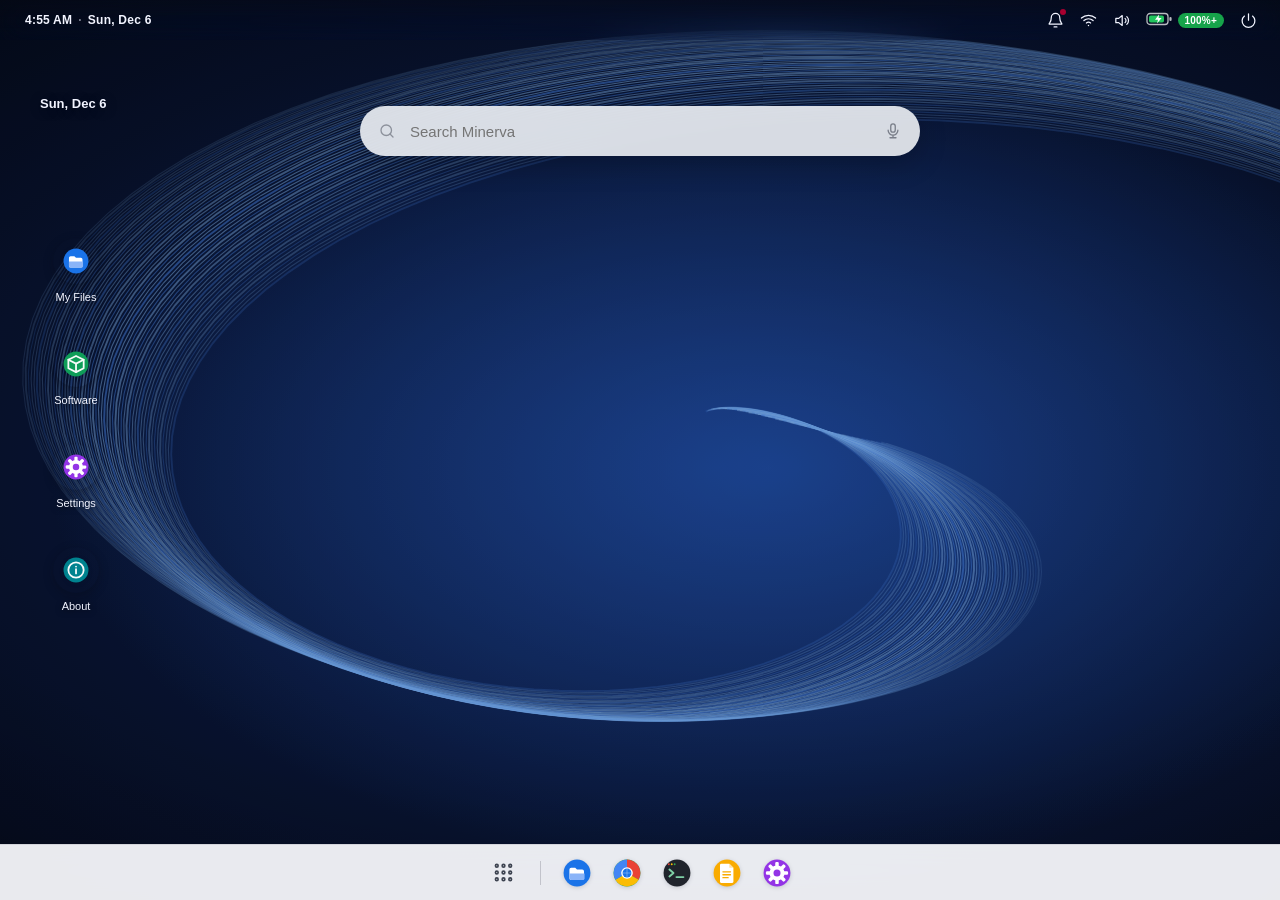
==== web/index.html @ 196670ec "0.5.4: accuracy pass vs Aluminium reference frames (dock light, launcher sheet, lavender panels) Mea" ====
<!doctype html>
<html lang="en">
<head>
  <meta charset="utf-8">
  <meta name="viewport" content="width=device-width, initial-scale=1">
  <meta name="theme-color" content="#0b1020">
  <title>Minerva</title>
  <link rel="icon" type="image/svg+xml" href="favicon.svg">
  <link rel="stylesheet" href="css/minerva.css">
  <script>
    // Window role: in a real Minerva X11 session each window (desktop, top
    // bar, dock, launcher, popovers…) is this same page with a #role hash.
    // Set the role before first paint so the right surface shows instantly.
    (function () {
      var ROLE_TITLES = {
        desktop: 'Minerva Desktop', topbar: 'Minerva Top Bar', dock: 'Minerva Dock',
        launcher: 'Minerva Launcher', wifi: 'Minerva Wi-Fi', audio: 'Minerva Audio',
        battery: 'Minerva Battery', calendar: 'Minerva Calendar', power: 'Minerva Power',
        shade: 'Minerva Notifications', settings: 'Minerva Settings'
      };
      var mode = (location.hash || '').replace(/^#/, '').split('?')[0];
      if (mode) {
        document.documentElement.dataset.mode = mode;
        document.title = ROLE_TITLES[mode] || 'Minerva';
      }
    })();
  </script>
</head>
<body class="theme-dark wallpaper-swirl">

  <!-- boot splash & first-run wizard removed: a real session starts on the desktop -->

  <!-- ===================================================== desktop -->
  <div id="desktop" class="desktop">
    <div id="wallpaper" class="wallpaper"></div>

    <!-- desktop widgets / icons -->
    <div id="desktop-layer" class="desktop-layer">
      <div class="desktop-widget">
        <div class="dw-date" id="dw-date">Mon, May 11</div>
      </div>
      <div class="desktop-search" id="desktop-search">
        <span class="ds-icon" data-icon="search"></span>
        <input id="ds-input" type="text" placeholder="Search Minerva" autocomplete="off" spellcheck="false">
        <span class="ds-mic" data-icon="mic"></span>
      </div>
      <div class="desktop-icons" id="desktop-icons"></div>
    </div>

    <!-- window layer -->
    <div id="windows" class="windows"></div>

    <!-- top status bar -->
    <header id="statusbar" class="statusbar">
      <div class="sb-left">
        <button class="sb-item" id="sb-clock" title="Calendar">
          <span id="sb-time">7:14</span><span class="sb-sep">·</span><span id="sb-date">Mon, May 11</span>
        </button>
      </div>
      <div class="sb-right">
        <button class="sb-icon" id="sb-notif" title="Notifications"><span data-icon="bell"></span><i id="notif-dot" class="notif-dot hidden"></i></button>
        <button class="sb-icon" id="sb-wifi" title="Wi-Fi"><span data-icon="wifi"></span></button>
        <button class="sb-icon" id="sb-audio" title="Audio"><span data-icon="volume"></span></button>
        <button class="sb-icon" id="sb-battery" title="Battery"><span data-battery></span><span id="sb-batt-num">94%</span></button>
        <button class="sb-icon" id="sb-power" title="Power"><span data-icon="power"></span></button>
      </div>
    </header>

    <!-- bottom dock / taskbar -->
    <div id="dock" class="dock"></div>

    <!-- app launcher -->
    <div id="launcher" class="launcher hidden" role="dialog" aria-label="App launcher">
      <div class="launcher-search">
        <span data-icon="search"></span>
        <input id="launcher-input" type="text" placeholder="Search apps" autocomplete="off" spellcheck="false">
        <kbd>Esc</kbd>
      </div>
      <div class="launcher-section-title" id="launcher-title">All apps</div>
      <div class="launcher-grid" id="launcher-grid"></div>
      <div class="launcher-footer"><span>Debian Minerva</span><span id="launcher-count"></span></div>
    </div>

    <!-- quick settings -->
    <div id="qs" class="panel qs-panel hidden" role="dialog" aria-label="Quick settings">
      <div class="qs-head">
        <div class="qs-clock" id="qs-clock">7:14</div>
        <div class="qs-date" id="qs-date">Monday, May 11</div>
        <button class="icon-btn" id="qs-power" title="Power"><span data-icon="power"></span></button>
      </div>
      <div class="qs-sliders">
        <div class="qs-slider-row"><span data-icon="sun"></span><input id="qs-brightness" type="range" min="20" max="100" value="82"></div>
        <div class="qs-slider-row"><span data-icon="volume"></span><input id="qs-volume" type="range" min="0" max="100" value="65"></div>
      </div>
      <div class="qs-tiles" id="qs-tiles"></div>
      <div class="qs-foot">
        <button class="text-btn" id="qs-settings"><span data-icon="settings"></span> Settings</button>
        <button class="text-btn" id="qs-edit">Edit tiles</button>
      </div>
    </div>

    <!-- notifications -->
    <div id="notif-panel" class="panel notif-panel hidden" role="dialog" aria-label="Notifications">
      <div class="notif-head">
        <strong>Notifications</strong>
        <div>
          <button class="text-btn" id="notif-clear">Clear all</button>
          <button class="icon-btn" id="notif-close"><span data-icon="close"></span></button>
        </div>
      </div>
      <div class="notif-list" id="notif-list"></div>
      <div class="notif-foot">Do not disturb <button class="switch" id="notif-dnd"><span></span></button></div>
    </div>

    <!-- overview / virtual desktops -->
    <div id="overview" class="overview hidden">
      <div class="ov-top">
        <div class="ov-title">Activities</div>
        <input id="ov-search" class="ov-search" type="text" placeholder="Type to search apps…">
        <button class="icon-btn" id="ov-close"><span data-icon="close"></span></button>
      </div>
      <div class="ov-workspaces" id="ov-workspaces"></div>
      <div class="ov-windows" id="ov-windows"></div>
      <div class="ov-hint">Drag a window onto a workspace to move it · <kbd>+</kbd> add workspace</div>
    </div>

    <!-- context menus -->
    <div id="context-menu" class="context-menu hidden"></div>
    <div id="power-menu" class="context-menu hidden"></div>
    <div id="calendar-pop" class="panel calendar-pop hidden"></div>
    <div id="wifi-pop" class="panel pop hidden"></div>
    <div id="audio-pop" class="panel pop hidden"></div>
    <div id="battery-pop" class="panel pop hidden"></div>
    <div id="power-pop" class="panel pop hidden"></div>
    <div id="settings-win" class="settings-win hidden"></div>

    <!-- misc -->
    <div id="snap-preview" class="snap-preview hidden"></div>
    <div id="toasts" class="toasts"></div>
    <div id="search-results" class="search-results hidden"></div>
    <div id="lock-screen" class="lock-screen hidden"></div>
  </div>

  <script src="js/icons.js"></script>
  <script src="js/api.js"></script>
  <script src="js/apps.js"></script>
  <script src="js/panelwin.js"></script>
  <script src="js/shell.js"></script>
</body>
</html>
---- web/css/minerva.css ----
/* =========================================================================
   Debian Minerva — shell stylesheet
   Material-3-ish panels (like the Aluminium OS leaks) with Debian branding.
   ========================================================================= */

:root {
  --accent: #a80030;
  --accent-soft: rgba(168, 0, 48, .14);
  --panel: #e9e3f6;
  --panel-2: #f6f2fd;
  --panel-3: #ded6ef;
  --panel-border: rgba(58, 46, 92, .14);
  --text: #1c1b26;
  --text-muted: #5e5b74;
  --text-faint: #85829c;
  --dock: rgba(250, 249, 255, .93);
  --dock-icon: #3b3852;
  --shadow: 0 18px 50px rgba(6, 8, 20, .34), 0 2px 8px rgba(6, 8, 20, .18);
  --radius: 18px;
  --sb-text: #f2f4ff;
  --font: "Inter", "Segoe UI", Roboto, "Helvetica Neue", Arial, sans-serif;
  --mono: "JetBrains Mono", "DejaVu Sans Mono", "Liberation Mono", monospace;
}

body.theme-dark {
  --panel: rgba(31, 34, 49, .96);
  --panel-2: rgba(43, 47, 66, .96);
  --panel-3: rgba(55, 60, 82, .9);
  --panel-border: rgba(255, 255, 255, .10);
  --text: #f0f1fa;
  --text-muted: #afb4cb;
  --text-faint: #7f869e;
  --dock: rgba(21, 24, 36, .94);
  --dock-icon: #e3e6f5;
  --accent-soft: rgba(168, 0, 48, .28);
}

* { box-sizing: border-box; }
html, body { width: 100%; height: 100%; margin: 0; overflow: hidden; }
body {
  font-family: var(--font);
  color: var(--text);
  background: #05070f;
  -webkit-font-smoothing: antialiased;
  user-select: none;
}
button, input, textarea, select { font: inherit; color: inherit; }
button { cursor: pointer; border: 0; background: none; }
kbd {
  font-family: var(--mono); font-size: 11px; padding: 2px 6px; border-radius: 6px;
  background: rgba(120, 120, 160, .18); border: 1px solid var(--panel-border);
}
.hidden { display: none !important; }
.muted { color: var(--text-muted); }
[data-icon] { display: inline-flex; align-items: center; justify-content: center; }
[data-icon] svg { display: block; }
.icon-btn {
  width: 34px; height: 34px; border-radius: 50%; display: inline-grid; place-items: center;
  color: var(--text-muted); transition: background .15s;
}
.icon-btn:hover { background: rgba(120, 120, 160, .18); }
.text-btn {
  color: var(--text-muted); font-size: 13px; padding: 7px 12px; border-radius: 10px;
  display: inline-flex; align-items: center; gap: 6px;
}
.text-btn:hover { background: rgba(120, 120, 160, .16); color: var(--text); }
.primary-btn {
  background: var(--accent); color: #fff; border-radius: 999px; padding: 11px 28px;
  font-weight: 600; font-size: 14px; box-shadow: 0 6px 18px rgba(168, 0, 48, .3);
}
.primary-btn:hover { filter: brightness(1.12); }

/* ====================================================== boot */
.boot {
  position: fixed; inset: 0; z-index: 100; display: grid; place-items: center;
  background: radial-gradient(circle at 50% 45%, #142045, #05070f 70%);
  color: #eef2ff;
}
.boot-center { text-align: center; width: 340px; }
.boot-logo { width: 92px; height: 92px; animation: bootspin 5s linear infinite; }
@keyframes bootspin { to { transform: rotate(360deg); } }
.boot-wordmark { font-size: 38px; font-weight: 600; letter-spacing: -.03em; margin-top: 14px; }
.boot-sub { font-size: 12px; letter-spacing: .22em; text-transform: uppercase; color: #8f9dc4; margin-top: 6px; }
.boot-progress { height: 3px; border-radius: 3px; background: rgba(255,255,255,.13); margin: 38px 0 12px; overflow: hidden; }
.boot-progress span { display: block; height: 100%; width: 0; background: linear-gradient(90deg, #e0376b, #7aa2ff); transition: width .25s linear; }
.boot-status { font-size: 12px; color: #8f9dc4; height: 18px; }
.boot-footer { position: absolute; bottom: 26px; left: 32px; right: 32px; display: flex; justify-content: space-between; font-size: 11px; color: #6f7b9f; }
.boot-footer .text-btn { color: #9aa8cf; }

/* ====================================================== setup */
.setup { position: fixed; inset: 0; z-index: 90; background: rgba(5,7,15,.92); display: grid; place-items: center; }
.setup-card { width: min(880px, 92vw); height: min(520px, 88vh); display: grid; grid-template-columns: 320px 1fr; border-radius: 24px; overflow: hidden; box-shadow: var(--shadow); background: var(--panel); }
.setup-side { background: linear-gradient(160deg, #1a2447, #4b1030); color: #fff; padding: 42px 32px; }
.setup-side img { width: 58px; }
.setup-side h2 { font-size: 30px; line-height: 1.15; margin: 32px 0 12px; }
.setup-side p { color: #b9c4e8; font-size: 13px; }
.setup-body { padding: 40px 38px; display: flex; flex-direction: column; }
.setup-body h3 { margin: 0 0 6px; font-size: 24px; }
.setup-options { display: flex; flex-direction: column; gap: 10px; margin-top: 24px; }
.setup-opt { display: flex; align-items: center; gap: 12px; padding: 13px 16px; border-radius: 14px; background: var(--panel-2); border: 2px solid transparent; text-align: left; }
.setup-opt:hover { border-color: var(--accent); }
.setup-opt.selected { border-color: var(--accent); background: var(--accent-soft); }
.setup-opt .flag { font-size: 20px; }
.setup-opt small { display: block; color: var(--text-muted); }
.setup-actions { margin-top: auto; display: flex; justify-content: space-between; align-items: center; }
.shortcut-list { list-style: none; padding: 0; margin: 20px 0; }
.shortcut-list li { display: flex; gap: 10px; align-items: center; padding: 9px 0; border-bottom: 1px solid var(--panel-border); font-size: 13px; }
.shortcut-list li span { color: var(--text-muted); margin-left: auto; }

/* ====================================================== desktop / wallpaper */
.desktop { position: fixed; inset: 0; overflow: hidden; }
.wallpaper {
  position: absolute; inset: 0; background-size: cover; background-position: center;
  transition: background-image .4s ease;
}
body.wallpaper-swirl  .wallpaper { background-image: url("../assets/wallpapers/swirl.svg"); }
body.wallpaper-aurora .wallpaper { background-image: url("../assets/wallpapers/aurora.svg"); }
body.wallpaper-dusk   .wallpaper { background-image: url("../assets/wallpapers/dusk.svg"); }
body.wallpaper-light  .wallpaper { background-image: url("../assets/wallpapers/light.svg"); }
body.wallpaper-mesh   .wallpaper { background-image: url("../assets/wallpapers/mesh.svg"); }
body.wallpaper-light .statusbar, body.wallpaper-light .desktop-widget,
body.wallpaper-light .desktop-icon span, body.wallpaper-light .desktop-search { color: #1b1b26; }
body.wallpaper-light .desktop-search { background: rgba(255,255,255,.78); }
body.wallpaper-light .statusbar .sb-icon svg, body.wallpaper-light .statusbar .sb-item svg { stroke: #1b1b26; }
.wallpaper::after { content: ""; position: absolute; inset: 0; background: linear-gradient(to bottom, rgba(0,0,0,.28), transparent 22%, transparent 78%, rgba(0,0,0,.18)); pointer-events: none; }

.desktop-layer { position: absolute; inset: 40px 0 48px; }
.desktop-widget { position: absolute; left: 44px; top: 34px; color: #f2f4ff; text-shadow: 0 2px 12px rgba(0,0,0,.35); }
.dw-date { font-size: 26px; font-weight: 600; letter-spacing: -.02em; }
.dw-weather { font-size: 14px; opacity: .85; margin-top: 2px; }
.dw-cond { margin-left: 6px; }
.desktop-search {
  position: absolute; left: 50%; top: 66px; transform: translateX(-50%);
  width: min(560px, 52vw); height: 50px; border-radius: 999px;
  background: rgba(246, 243, 255, .92); display: flex; align-items: center; gap: 12px;
  padding: 0 18px; box-shadow: 0 8px 28px rgba(0,0,0,.22); color: #4a4760;
}
body.theme-dark .desktop-search { background: rgba(40, 44, 62, .92); }
.desktop-search input { flex: 1; background: none; border: 0; outline: 0; font-size: 15px; color: inherit; user-select: text; }
.ds-icon { opacity: .6; }
.ds-mic, .ds-lens { opacity: .75; cursor: pointer; }
.desktop-icons { position: absolute; left: 34px; top: 190px; display: flex; flex-direction: column; gap: 22px; }
.desktop-icon { width: 84px; display: flex; flex-direction: column; align-items: center; gap: 7px; color: #f2f4ff; font-size: 12px; text-shadow: 0 1px 6px rgba(0,0,0,.6); cursor: pointer; border-radius: 12px; padding: 8px 4px; }
.desktop-icon:hover, .desktop-icon.selected { background: rgba(255,255,255,.18); }
.desktop-icon .di-glyph { width: 46px; height: 46px; border-radius: 14px; display: grid; place-items: center; background: rgba(255,255,255,.16); backdrop-filter: blur(6px); }
.desktop-icon .di-glyph svg { width: 28px; height: 28px; }

/* ====================================================== status bar */
.statusbar {
  position: absolute; top: 0; left: 0; right: 0; height: 40px; z-index: 30;
  display: flex; align-items: center; justify-content: space-between;
  padding: 0 16px; color: var(--sb-text); font-size: 12.5px;
  background: linear-gradient(rgba(8, 10, 18, .38), rgba(8, 10, 18, 0));
  backdrop-filter: blur(14px) saturate(1.3);
}
.pop, .launcher, .context-menu, .notif-panel, .qs-panel, .settings-win {
  backdrop-filter: blur(22px) saturate(1.4);
}
.sb-left, .sb-right { display: flex; align-items: center; gap: 2px; }
.sb-item, .sb-icon, .sb-text {
  height: 30px; border-radius: 9px; padding: 0 9px; display: inline-flex; align-items: center; gap: 6px;
  color: inherit; transition: background .14s;
}
.sb-item:hover, .sb-icon:hover, .sb-text:hover, .sb-icon.active { background: rgba(255,255,255,.16); }
.sb-icon { padding: 0 7px; position: relative; }
.sb-item svg, .sb-icon svg { width: 17px; height: 17px; stroke: #f2f4ff; }
body.wallpaper-light .sb-item svg, body.wallpaper-light .sb-icon svg { stroke: #1b1b26; }
.sb-label { font-weight: 600; }
.sb-sep { opacity: .5; }
.sb-text { font-size: 11px; font-weight: 600; letter-spacing: .04em; }
#sb-batt-num { font-size: 11px; }
.notif-dot { position: absolute; right: 5px; top: 4px; width: 6px; height: 6px; border-radius: 50%; background: var(--accent); }

/* ====================================================== dock */
.dock {
  position: absolute; left: 0; right: 0; bottom: 0; height: 48px; z-index: 30;
  background: var(--dock); backdrop-filter: blur(18px);
  display: flex; align-items: center; justify-content: center; gap: 4px;
  border-top: 1px solid rgba(120,120,150,.14);
}
.dock-item { width: 40px; height: 40px; border-radius: 11px; display: grid; place-items: center; color: var(--dock-icon); position: relative; transition: transform .15s, background .15s; }
.dock-item:hover { background: rgba(120,120,160,.18); transform: translateY(-2px); }
.dock-item.running::after { content: ""; position: absolute; bottom: 1px; width: 14px; height: 3px; border-radius: 3px; background: var(--accent); }
.dock-item.active { background: var(--accent-soft); }
.dock-item svg { width: 23px; height: 23px; }
.dock-sep { width: 1px; height: 24px; background: rgba(120,120,150,.28); margin: 0 8px; }
.dock-tray { position: absolute; right: 16px; display: flex; gap: 12px; align-items: center; color: var(--dock-icon); font-size: 11.5px; }
.dock-tray button { color: inherit; display: inline-flex; gap: 5px; align-items: center; }

/* Display scale is applied to content surfaces, not the fixed shell chrome. */
.app, .settings-main, .launcher, .notif-panel, .qs-panel { zoom: var(--ui-scale, 1); }

/* ====================================================== launcher */
.launcher {
  position: absolute; z-index: 45; left: 50%; top: 50%; transform: translate(-50%, -50%);
  width: min(640px, 92vw); max-height: min(680px, 82vh);
  background: var(--panel); color: var(--text); border: 1px solid var(--panel-border);
  border-radius: 26px; box-shadow: var(--shadow); display: flex; flex-direction: column; overflow: hidden;
  animation: pop .18s ease-out;
}
@keyframes pop { from { opacity: 0; transform: translate(-50%, -48%) scale(.97); } }
.launcher-search { margin: 18px 18px 6px; height: 46px; border-radius: 999px; background: var(--panel-2); display: flex; align-items: center; gap: 12px; padding: 0 18px; color: var(--text-muted); }
.launcher-search input { flex: 1; border: 0; outline: 0; background: none; font-size: 15px; user-select: text; }
.launcher-search kbd { font-size: 10px; }
.launcher-section-title { padding: 14px 26px 6px; font-size: 12px; font-weight: 600; color: var(--text-muted); text-transform: uppercase; letter-spacing: .1em; }
.launcher-grid { display: grid; grid-template-columns: repeat(6, 1fr); gap: 8px; padding: 8px 20px 18px; overflow-y: auto; }
.launcher-app { display: flex; flex-direction: column; align-items: center; gap: 9px; padding: 14px 6px; border-radius: 16px; font-size: 11.5px; text-align: center; }
.launcher-app:hover { background: var(--panel-2); }
.launcher-app .la-glyph { width: 48px; height: 48px; border-radius: 16px; display: grid; place-items: center; background: var(--panel-2); }
.launcher-app .la-glyph svg { width: 28px; height: 28px; }
.launcher-footer { display: flex; justify-content: space-between; padding: 12px 24px; border-top: 1px solid var(--panel-border); font-size: 11px; color: var(--text-faint); }
.launcher-empty { grid-column: 1 / -1; text-align: center; padding: 44px; color: var(--text-muted); font-size: 13px; }

/* ====================================================== panels */
.panel {
  position: absolute; z-index: 46; background: var(--panel); color: var(--text);
  border: 1px solid var(--panel-border); border-radius: 22px; box-shadow: var(--shadow);
  animation: pop2 .16s ease-out;
}
@keyframes pop2 { from { opacity: 0; transform: translateY(-8px) scale(.98); } }
.qs-panel { right: 14px; top: 46px; width: 360px; padding: 18px; }
.qs-head { display: flex; align-items: flex-start; gap: 10px; padding: 2px 4px 14px; }
.qs-clock { font-size: 30px; font-weight: 600; line-height: 1; }
.qs-date { font-size: 12px; color: var(--text-muted); margin-top: 3px; }
.qs-head .icon-btn { margin-left: auto; }
.qs-sliders { display: flex; flex-direction: column; gap: 10px; margin-bottom: 16px; }
.qs-slider-row { display: flex; align-items: center; gap: 12px; }
.qs-slider-row svg { width: 18px; height: 18px; stroke: var(--text-muted); }
input[type=range] { -webkit-appearance: none; appearance: none; flex: 1; height: 6px; border-radius: 6px; background: var(--panel-3); outline: none; }
input[type=range]::-webkit-slider-thumb { -webkit-appearance: none; width: 18px; height: 18px; border-radius: 50%; background: var(--accent); cursor: pointer; box-shadow: 0 2px 6px rgba(0,0,0,.25); }
input[type=range]::-moz-range-thumb { width: 18px; height: 18px; border: 0; border-radius: 50%; background: var(--accent); cursor: pointer; }
.qs-tiles { display: grid; grid-template-columns: repeat(4, 1fr); gap: 9px; }
.qs-tile { display: flex; flex-direction: column; align-items: center; gap: 7px; padding: 11px 4px; border-radius: 15px; background: var(--panel-2); font-size: 10.5px; }
.qs-tile .qt-icon { width: 34px; height: 34px; border-radius: 50%; display: grid; place-items: center; background: var(--panel-3); }
.qs-tile .qt-icon svg { width: 18px; height: 18px; stroke: var(--text-muted); }
.qs-tile.on { background: var(--accent); color: #fff; }
.qs-tile.on .qt-icon { background: rgba(255,255,255,.22); }
.qs-tile.on svg { stroke: #fff; }
.qs-foot { display: flex; justify-content: space-between; margin-top: 16px; padding-top: 12px; border-top: 1px solid var(--panel-border); }

.notif-panel { right: 14px; top: 46px; width: 370px; max-height: 74vh; display: flex; flex-direction: column; overflow: hidden; }
.notif-head { display: flex; align-items: center; justify-content: space-between; padding: 16px 16px 10px; }
.notif-head > div { display: flex; align-items: center; }
.notif-list { overflow-y: auto; padding: 0 12px 12px; }
.notif-card { display: flex; gap: 12px; padding: 13px; border-radius: 15px; background: var(--panel-2); margin-bottom: 9px; position: relative; }
.notif-card .nc-icon { width: 34px; height: 34px; border-radius: 11px; display: grid; place-items: center; background: var(--accent-soft); color: var(--accent); flex: none; }
.notif-card .nc-icon svg { width: 18px; height: 18px; }
.notif-card strong { font-size: 12.5px; display: block; }
.notif-card p { margin: 3px 0 0; font-size: 11.5px; color: var(--text-muted); line-height: 1.4; }
.notif-card small { display: block; margin-top: 6px; font-size: 10px; color: var(--text-faint); }
.notif-card .nc-close { position: absolute; right: 8px; top: 8px; opacity: .5; }
.notif-empty { text-align: center; padding: 40px 12px; color: var(--text-muted); font-size: 13px; }
.notif-foot { display: flex; align-items: center; justify-content: space-between; padding: 12px 18px; border-top: 1px solid var(--panel-border); font-size: 12px; }
.switch { width: 40px; height: 22px; border-radius: 22px; background: var(--panel-3); position: relative; transition: background .2s; }
.switch span { position: absolute; top: 3px; left: 3px; width: 16px; height: 16px; border-radius: 50%; background: #fff; transition: left .2s; }
.switch.on { background: var(--accent); }
.switch.on span { left: 21px; }

.calendar-pop { right: 60px; top: 46px; width: 320px; padding: 18px; }
.cal-head { display: flex; justify-content: space-between; align-items: center; font-weight: 600; margin-bottom: 12px; }
.cal-grid { display: grid; grid-template-columns: repeat(7, 1fr); gap: 4px; text-align: center; font-size: 11.5px; }
.cal-grid span { padding: 6px 0; border-radius: 8px; }
.cal-grid span.hdr { color: var(--text-faint); font-size: 10px; }
.cal-grid span.today { background: var(--accent); color: #fff; }

/* ====================================================== context menu */
.context-menu {
  position: absolute; z-index: 60; min-width: 210px; padding: 7px;
  background: var(--panel); color: var(--text); border: 1px solid var(--panel-border);
  border-radius: 15px; box-shadow: var(--shadow); font-size: 13px;
}
.ctx-item { display: flex; align-items: center; gap: 11px; width: 100%; padding: 9px 11px; border-radius: 9px; text-align: left; }
.ctx-item:hover { background: var(--panel-2); }
.ctx-item svg { width: 16px; height: 16px; stroke: var(--text-muted); }
.ctx-item small { margin-left: auto; color: var(--text-faint); }
.ctx-sep { height: 1px; background: var(--panel-border); margin: 5px 4px; }

/* ====================================================== windows */
.windows { position: absolute; inset: 40px 0 48px; z-index: 20; pointer-events: none; }
.win {
  position: absolute; pointer-events: auto; display: flex; flex-direction: column;
  background: var(--panel); color: var(--text); border: 1px solid var(--panel-border);
  border-radius: 14px; box-shadow: var(--shadow); overflow: hidden;
  min-width: 320px; min-height: 220px;
  transition: box-shadow .15s, opacity .18s, transform .18s;
}
.win:not(.focused) { box-shadow: 0 10px 28px rgba(6,8,20,.24); }
.win.focused { border-color: color-mix(in srgb, var(--accent) 35%, var(--panel-border)); }
.win.minimized { opacity: 0; transform: scale(.86) translateY(60px); pointer-events: none; }
.win.maximized { border-radius: 0 !important; }
.win-titlebar {
  height: 40px; flex: none; display: flex; align-items: center; gap: 10px;
  padding: 0 8px 0 14px; background: var(--panel-2); border-bottom: 1px solid var(--panel-border);
  cursor: grab; font-size: 12.5px; font-weight: 600;
}
.win-titlebar:active { cursor: grabbing; }
.win-titlebar .wt-icon { width: 20px; height: 20px; display: grid; place-items: center; color: var(--accent); }
.win-titlebar .wt-icon svg { width: 17px; height: 17px; }
.win-titlebar .wt-title { flex: 1; overflow: hidden; text-overflow: ellipsis; white-space: nowrap; }
.win-controls { display: flex; gap: 2px; }
.win-btn { width: 30px; height: 28px; border-radius: 7px; display: grid; place-items: center; color: var(--text-muted); }
.win-btn:hover { background: rgba(120,120,160,.2); }
.win-btn.close:hover { background: #e0425c; color: #fff; }
.win-btn svg { width: 14px; height: 14px; }
.win-body { flex: 1; overflow: auto; background: var(--panel); position: relative; }
.win-resize { position: absolute; z-index: 5; }
.win-resize.e { top: 8px; right: 0; width: 7px; bottom: 8px; cursor: ew-resize; }
.win-resize.s { left: 8px; right: 8px; bottom: 0; height: 7px; cursor: ns-resize; }
.win-resize.se { right: 0; bottom: 0; width: 15px; height: 15px; cursor: nwse-resize; }
.win-resize.w { top: 8px; left: 0; width: 7px; bottom: 8px; cursor: ew-resize; }

/* ====================================================== overview */
.overview { position: absolute; inset: 0; z-index: 42; background: rgba(6,8,16,.72); backdrop-filter: blur(14px); display: flex; flex-direction: column; padding: 24px 40px; color: #f2f4ff; }
.ov-top { display: flex; align-items: center; gap: 16px; }
.ov-title { font-size: 22px; font-weight: 600; }
.ov-search { margin: 0 auto; width: min(420px, 40vw); height: 40px; border-radius: 999px; border: 1px solid rgba(255,255,255,.2); background: rgba(255,255,255,.1); color: #fff; padding: 0 18px; outline: 0; user-select: text; }
.ov-search::placeholder { color: #b9c1dd; }
.ov-workspaces { display: flex; gap: 18px; justify-content: center; align-items: center; margin: 30px 0 20px; }
.ov-ws { width: 190px; height: 112px; border-radius: 12px; border: 2px solid rgba(255,255,255,.22); background-size: cover; background-position: center; position: relative; cursor: pointer; transition: transform .15s, border-color .15s; overflow: hidden; }
.ov-ws:hover { transform: translateY(-4px); }
.ov-ws.active { border-color: #e0376b; }
.ov-ws .ov-ws-label { position: absolute; left: 8px; bottom: 7px; font-size: 11px; background: rgba(0,0,0,.55); padding: 3px 8px; border-radius: 6px; }
.ov-ws .ov-ws-mini { position: absolute; background: rgba(230,230,255,.28); border: 1px solid rgba(255,255,255,.5); border-radius: 3px; }
.ov-ws-add { width: 54px; height: 112px; border-radius: 12px; border: 2px dashed rgba(255,255,255,.3); display: grid; place-items: center; font-size: 30px; color: #cdd5ef; }
.ov-ws-add:hover { border-color: #e0376b; }
.ov-windows { flex: 1; display: flex; gap: 18px; flex-wrap: wrap; align-content: flex-start; justify-content: center; overflow: auto; }
.ov-win { width: 220px; height: 145px; border-radius: 12px; background: var(--panel); color: var(--text); box-shadow: var(--shadow); overflow: hidden; cursor: pointer; position: relative; }
.ov-win:hover { outline: 3px solid var(--accent); }
.ov-win .ov-win-bar { height: 26px; display: flex; align-items: center; gap: 7px; padding: 0 9px; background: var(--panel-2); font-size: 11px; font-weight: 600; }
.ov-win .ov-win-body { padding: 12px; font-size: 11px; color: var(--text-muted); }
.ov-win .ov-win-close { position: absolute; right: 6px; top: 5px; }
.ov-hint { text-align: center; font-size: 11.5px; color: #aab3d0; padding: 12px; }

/* ====================================================== misc */
.search-results { position: absolute; left: 50%; top: 124px; transform: translateX(-50%); width: min(560px, 52vw); max-height: 46vh; overflow: auto; z-index: 44; background: var(--panel); color: var(--text); border-radius: 18px; box-shadow: var(--shadow); padding: 8px; }
.sr-item { display: flex; align-items: center; gap: 12px; padding: 10px 12px; border-radius: 11px; width: 100%; text-align: left; }
.sr-item:hover { background: var(--panel-2); }
.sr-item svg { width: 20px; height: 20px; }
.sr-item small { margin-left: auto; color: var(--text-faint); }
.toasts { position: absolute; bottom: 66px; right: 18px; z-index: 70; display: flex; flex-direction: column; gap: 8px; align-items: flex-end; }
.toast { background: var(--panel); color: var(--text); border: 1px solid var(--panel-border); border-radius: 12px; box-shadow: var(--shadow); padding: 11px 16px; font-size: 12.5px; animation: toastin .25s ease-out; }
@keyframes toastin { from { opacity: 0; transform: translateX(20px); } }
.snap-preview { position: absolute; z-index: 25; border: 2px solid var(--accent); background: var(--accent-soft); border-radius: 12px; pointer-events: none; }
.lock-screen { position: absolute; inset: 0; z-index: 80; background: rgba(5,7,15,.96); color: #eef2ff; display: flex; flex-direction: column; align-items: center; justify-content: center; gap: 14px; }
.lock-screen .lock-clock { font-size: 74px; font-weight: 300; letter-spacing: -.04em; }
.lock-screen .lock-date { font-size: 16px; color: #a9b5d8; }
.lock-screen img { width: 56px; margin-top: 20px; }

/* ====================================================== app: generic */
.app { height: 100%; display: flex; flex-direction: column; font-size: 13px; }
.app-toolbar { display: flex; align-items: center; gap: 8px; padding: 8px 12px; border-bottom: 1px solid var(--panel-border); background: var(--panel-2); flex: none; }
.app-toolbar .tb-btn { display: inline-flex; align-items: center; gap: 6px; padding: 6px 10px; border-radius: 9px; color: var(--text-muted); font-size: 12px; }
.app-toolbar .tb-btn:hover { background: var(--panel-3); color: var(--text); }
.app-toolbar .tb-btn svg { width: 15px; height: 15px; }
.app-toolbar input, .app-toolbar select { border: 1px solid var(--panel-border); background: var(--panel); border-radius: 8px; padding: 6px 10px; outline: none; font-size: 12px; }
.app-toolbar .spacer { flex: 1; }
.app-content { flex: 1; overflow: auto; padding: 16px; user-select: text; }
.app-status { flex: none; padding: 6px 14px; border-top: 1px solid var(--panel-border); font-size: 11px; color: var(--text-faint); background: var(--panel-2); }

/* files */
.file-layout { display: grid; grid-template-columns: 190px 1fr; height: 100%; }
.file-side { border-right: 1px solid var(--panel-border); padding: 12px 8px; background: var(--panel-2); }
.file-side-item { display: flex; align-items: center; gap: 9px; padding: 8px 10px; border-radius: 9px; font-size: 12px; width: 100%; text-align: left; }
.file-side-item:hover, .file-side-item.active { background: var(--panel-3); }
.file-side-item svg { width: 16px; height: 16px; }
.file-grid { display: grid; grid-template-columns: repeat(auto-fill, minmax(96px, 1fr)); gap: 12px; align-content: start; }
.file-item { display: flex; flex-direction: column; align-items: center; gap: 8px; padding: 14px 6px; border-radius: 12px; text-align: center; font-size: 11.5px; word-break: break-word; }
.file-item:hover { background: var(--panel-2); }
.file-item .fi-glyph { width: 44px; height: 44px; display: grid; place-items: center; border-radius: 12px; background: var(--panel-2); color: var(--accent); }
.file-item .fi-glyph svg { width: 26px; height: 26px; }
.file-item small { color: var(--text-faint); font-size: 10px; }
.file-crumb { display: flex; gap: 6px; align-items: center; font-size: 12px; color: var(--text-muted); margin-bottom: 14px; }
.file-crumb button:hover { text-decoration: underline; }

/* terminal */
.terminal { height: 100%; background: #0d1018; color: #d8e2f5; font-family: var(--mono); font-size: 12.5px; padding: 14px 16px; overflow: auto; line-height: 1.55; }
.terminal .term-line { white-space: pre-wrap; word-break: break-word; }
.terminal .term-prompt { color: #7fd1a6; }
.terminal .term-path { color: #7aa2ff; }
.terminal .term-err { color: #ff9b9b; }
.terminal .term-ascii { color: #e0376b; }
.term-inputline { display: flex; gap: 8px; }
.term-inputline input { flex: 1; background: none; border: 0; outline: 0; color: #eaf1ff; font-family: var(--mono); font-size: 12.5px; user-select: text; caret-color: #7fd1a6; }

/* settings */
.settings-layout { display: grid; grid-template-columns: 220px 1fr; height: 100%; }
.settings-side { padding: 14px 10px; border-right: 1px solid var(--panel-border); background: var(--panel-2); overflow: auto; }
.settings-side-item { display: flex; align-items: center; gap: 10px; padding: 10px 12px; border-radius: 10px; width: 100%; text-align: left; font-size: 12.5px; margin-bottom: 2px; }
.settings-side-item:hover { background: var(--panel-3); }
.settings-side-item.active { background: var(--accent-soft); color: var(--accent); font-weight: 600; }
.settings-side-item svg { width: 17px; height: 17px; }
.settings-main { padding: 22px 26px; overflow: auto; }
.settings-main h2 { margin: 0 0 4px; font-size: 21px; }
.settings-main .sub { color: var(--text-muted); font-size: 12px; margin-bottom: 22px; }
.settings-card { background: var(--panel-2); border: 1px solid var(--panel-border); border-radius: 15px; padding: 16px; margin-bottom: 16px; }
.settings-card h3 { margin: 0 0 12px; font-size: 13px; text-transform: uppercase; letter-spacing: .08em; color: var(--text-muted); }
.setting-row { display: flex; align-items: center; gap: 14px; padding: 10px 0; border-bottom: 1px solid var(--panel-border); }
.setting-row:last-child { border-bottom: 0; }
.setting-row .sr-label { flex: 1; }
.setting-row .sr-label strong { display: block; font-size: 13px; font-weight: 600; }
.setting-row .sr-label small { color: var(--text-muted); font-size: 11px; }
.wallpaper-list, .accent-list, .theme-list { display: flex; gap: 10px; flex-wrap: wrap; }
.wp-chip { width: 110px; height: 66px; border-radius: 11px; border: 3px solid transparent; background-size: cover; background-position: center; }
.wp-chip.active { border-color: var(--accent); }
.accent-chip { width: 34px; height: 34px; border-radius: 50%; border: 3px solid transparent; }
.accent-chip.active { border-color: var(--text); }
.chip-btn { padding: 9px 18px; border-radius: 999px; background: var(--panel-3); font-size: 12px; }
.chip-btn.active { background: var(--accent); color: #fff; }
.kv { display: grid; grid-template-columns: 160px 1fr; gap: 8px 14px; font-size: 12.5px; }
.kv dt { color: var(--text-muted); }
.kv dd { margin: 0; font-family: var(--mono); font-size: 11.5px; }

/* calculator */
.calc { height: 100%; display: flex; flex-direction: column; background: var(--panel); }
.calc-display { padding: 22px 18px; text-align: right; font-size: 34px; font-weight: 300; min-height: 108px; display: flex; flex-direction: column; justify-content: flex-end; }
.calc-display small { font-size: 13px; color: var(--text-muted); }
.calc-grid { flex: 1; display: grid; grid-template-columns: repeat(4, 1fr); gap: 6px; padding: 8px; }
.calc-key { border-radius: 12px; background: var(--panel-2); font-size: 17px; }
.calc-key:hover { background: var(--panel-3); }
.calc-key.op { color: var(--accent); font-weight: 600; }
.calc-key.eq { background: var(--accent); color: #fff; }

/* task manager / monitor */
.monitor-table { width: 100%; border-collapse: collapse; font-size: 12px; }
.monitor-table th, .monitor-table td { text-align: left; padding: 9px 10px; border-bottom: 1px solid var(--panel-border); }
.monitor-table th { color: var(--text-muted); font-weight: 600; font-size: 11px; text-transform: uppercase; }
.monitor-table tr:hover td { background: var(--panel-2); }
.stat-cards { display: grid; grid-template-columns: repeat(auto-fit, minmax(130px, 1fr)); gap: 10px; margin-bottom: 18px; }
.stat-card { background: var(--panel-2); border-radius: 13px; padding: 13px; }
.stat-card small { color: var(--text-muted); font-size: 11px; display: block; }
.stat-card strong { font-size: 21px; font-weight: 600; }
.bar { height: 5px; border-radius: 5px; background: var(--panel-3); margin-top: 8px; overflow: hidden; }
.bar span { display: block; height: 100%; background: var(--accent); }
.danger-btn { padding: 5px 10px; border-radius: 8px; background: #e0425c; color: #fff; font-size: 11px; }

/* editor */
.editor-area { width: 100%; height: 100%; border: 0; outline: 0; resize: none; background: var(--panel); color: var(--text); font-family: var(--mono); font-size: 12.5px; line-height: 1.6; padding: 16px; user-select: text; }

/* software / widgets / gallery */
.tile-grid { display: grid; grid-template-columns: repeat(auto-fill, minmax(150px, 1fr)); gap: 12px; }
.tile-card { background: var(--panel-2); border: 1px solid var(--panel-border); border-radius: 14px; padding: 14px; }
.tile-card .tc-icon { width: 42px; height: 42px; border-radius: 13px; background: var(--panel-3); display: grid; place-items: center; color: var(--accent); margin-bottom: 10px; }
.tile-card strong { display: block; font-size: 12.5px; }
.tile-card p { margin: 4px 0 10px; font-size: 11px; color: var(--text-muted); }
.tile-card button { font-size: 11px; padding: 6px 12px; border-radius: 999px; background: var(--accent-soft); color: var(--accent); font-weight: 600; }
.wp-gallery { display: grid; grid-template-columns: repeat(auto-fill, minmax(160px, 1fr)); gap: 12px; }
.wp-card { height: 96px; border-radius: 13px; background-size: cover; background-position: center; border: 3px solid transparent; position: relative; }
.wp-card.active { border-color: var(--accent); }
.wp-card span { position: absolute; left: 8px; bottom: 6px; background: rgba(0,0,0,.5); color: #fff; padding: 3px 8px; border-radius: 6px; font-size: 10px; text-transform: capitalize; }

/* browser-ish */
.browser-page { height: 100%; overflow: auto; background: var(--panel-2); }
.browser-hero { padding: 40px 36px; background: linear-gradient(135deg, rgba(168,0,48,.18), rgba(58,110,224,.18)); }
.browser-hero h1 { margin: 0 0 8px; font-size: 30px; }
.browser-hero p { color: var(--text-muted); max-width: 520px; }
.browser-cards { display: grid; grid-template-columns: repeat(auto-fill, minmax(180px, 1fr)); gap: 12px; padding: 24px 36px; }
.browser-card { background: var(--panel); border: 1px solid var(--panel-border); border-radius: 14px; padding: 16px; }
.browser-card h3 { margin: 0 0 6px; font-size: 14px; }
.browser-card p { margin: 0; font-size: 11.5px; color: var(--text-muted); }

/* clock */
.clock-face { width: 220px; height: 220px; border-radius: 50%; border: 8px solid var(--panel-3); margin: 20px auto; position: relative; }
.clock-hand { position: absolute; left: 50%; bottom: 50%; transform-origin: bottom center; background: var(--accent); border-radius: 4px; }
.clock-center { position: absolute; left: 50%; top: 50%; width: 12px; height: 12px; border-radius: 50%; background: var(--accent); transform: translate(-50%,-50%); }
.clock-digital { text-align: center; font-size: 30px; font-weight: 300; }

/* mail / music / camera / notes */
.list-view { display: flex; flex-direction: column; }
.list-row { display: flex; gap: 12px; align-items: center; padding: 12px 8px; border-bottom: 1px solid var(--panel-border); }
.list-row:hover { background: var(--panel-2); }
.list-row .lr-avatar { width: 36px; height: 36px; border-radius: 50%; background: var(--accent-soft); color: var(--accent); display: grid; place-items: center; font-weight: 600; }
.list-row .lr-body { flex: 1; }
.list-row .lr-body strong { font-size: 12.5px; }
.list-row .lr-body p { margin: 2px 0 0; font-size: 11.5px; color: var(--text-muted); }
.list-row small { color: var(--text-faint); }
.camera-stage { flex: 1; display: grid; place-items: center; background: #0d1018; color: #7d88a6; font-size: 12px; }
.music-player { text-align: center; padding: 26px; }
.music-disc { width: 150px; height: 150px; border-radius: 50%; margin: 10px auto 22px; background: conic-gradient(from 0deg, #e0376b, #7a0033, #2b3f80, #e0376b); display: grid; place-items: center; box-shadow: 0 12px 30px rgba(0,0,0,.3); }
.music-disc div { width: 46px; height: 46px; border-radius: 50%; background: var(--panel); }
.music-controls { display: flex; justify-content: center; gap: 18px; align-items: center; }

/* about / help */
.about-hero { display: flex; align-items: center; gap: 22px; margin-bottom: 22px; }
.about-hero img { width: 76px; height: 76px; border-radius: 20px; }
.about-hero h1 { margin: 0; font-size: 27px; }
.about-hero p { margin: 4px 0 0; color: var(--text-muted); font-size: 12.5px; }

/* scrollbars */
::-webkit-scrollbar { width: 9px; height: 9px; }
::-webkit-scrollbar-thumb { background: rgba(130,130,165,.35); border-radius: 9px; border: 2px solid transparent; background-clip: content-box; }
::-webkit-scrollbar-thumb:hover { background: rgba(130,130,165,.6); background-clip: content-box; }
::-webkit-scrollbar-track { background: transparent; }

@media (max-width: 900px) {
  .launcher-grid { grid-template-columns: repeat(4, 1fr); }
  .desktop-search { width: 76vw; }
  .settings-layout, .file-layout { grid-template-columns: 1fr; }
  .settings-side, .file-side { display: none; }
}


/* ====================================================== v3: motion + artwork + battery */
:root {
  --ease-emph: cubic-bezier(.2, 0, 0, 1);
  --ease-spring: cubic-bezier(.34, 1.42, .64, 1);
  --ease-out: cubic-bezier(.16, 1, .3, 1);
  --dur-fast: 160ms;
  --dur: 260ms;
  --dur-slow: 420ms;
}

/* ---- adaptive app artwork ---- */
svg.app-art { display: block; flex: none; filter: drop-shadow(0 1px 2px rgba(8,12,28,.16)); }
.la-glyph, .di-glyph { display: grid; place-items: center; }
.la-glyph { width: 48px; height: 48px; padding: 0; background: none !important; }
.di-glyph { width: 46px; height: 46px; background: none !important; backdrop-filter: none !important; }
.la-glyph svg.app-art { width: 34px; height: 34px; }
.di-glyph svg.app-art { width: 32px; height: 32px; }
.dock-item svg.app-art { width: 28px; height: 28px; }
.wt-icon svg.app-art { width: 20px; height: 20px; }
.ov-win-bar svg.app-art { width: 18px; height: 18px; }
.sr-item svg.app-art { width: 22px; height: 22px; }

/* ---- battery ---- */
#sb-battery .battery-svg { overflow: visible; }
#sb-battery .battery-svg rect { transition: fill var(--dur) var(--ease-emph), width var(--dur) var(--ease-emph); }
.statusbar .sb-icon svg.battery-svg,
body.wallpaper-light .statusbar .sb-icon svg.battery-svg { stroke: none; width: 26px; height: 14px; }
#sb-batt-num { font-variant-numeric: tabular-nums; }

/* ---- motion: panels, windows, launcher, dock ---- */
.panel, .launcher, .overview, .context-menu, .search-results, .setup-card,
.notif-card, .qs-tile, .win, .toast, .desktop-icon, .launcher-app, .ov-ws {
  will-change: transform, opacity;
}
@keyframes mv-drop {
  from { opacity: 0; transform: translateY(-14px) scale(.96); }
  to   { opacity: 1; transform: translateY(0) scale(1); }
}
@keyframes mv-pop {
  from { opacity: 0; transform: translate(-50%, -46%) scale(.94); }
  to   { opacity: 1; transform: translate(-50%, -50%) scale(1); }
}
@keyframes mv-rise {
  from { opacity: 0; transform: translateY(18px) scale(.97); }
  to   { opacity: 1; transform: translateY(0) scale(1); }
}
@keyframes mv-win {
  from { opacity: 0; transform: scale(.93) translateY(12px); }
  to   { opacity: 1; transform: scale(1) translateY(0); }
}
@keyframes mv-fade { from { opacity: 0 } to { opacity: 1 } }
@keyframes mv-tile {
  0%   { opacity: 0; transform: translateY(12px) scale(.96); }
  60%  { transform: translateY(-2px) scale(1.01); }
  100% { opacity: 1; transform: none; }
}
@keyframes mv-toast {
  from { opacity: 0; transform: translateX(28px) scale(.94); }
  to   { opacity: 1; transform: none; }
}
.panel:not(.hidden), .context-menu:not(.hidden), .search-results:not(.hidden) {
  animation: mv-drop var(--dur) var(--ease-emph) both;
}
.launcher:not(.hidden) { animation: mv-pop var(--dur) var(--ease-emph) both; }
.overview:not(.hidden) { animation: mv-fade var(--dur) var(--ease-emph) both; }
.win { animation: mv-win var(--dur) var(--ease-out) both; }
.win.minimized { animation: none; }
.toast { animation: mv-toast var(--dur) var(--ease-spring) both; }
.qs-tile, .launcher-app { animation: mv-tile var(--dur) var(--ease-spring) both; }
.notif-card { animation: mv-rise var(--dur) var(--ease-out) both; }
.launcher-grid .launcher-app:nth-child(1)  { animation-delay: 0ms; }
.launcher-grid .launcher-app:nth-child(2)  { animation-delay: 14ms; }
.launcher-grid .launcher-app:nth-child(3)  { animation-delay: 28ms; }
.launcher-grid .launcher-app:nth-child(4)  { animation-delay: 42ms; }
.launcher-grid .launcher-app:nth-child(5)  { animation-delay: 56ms; }
.launcher-grid .launcher-app:nth-child(6)  { animation-delay: 70ms; }
.launcher-grid .launcher-app:nth-child(7)  { animation-delay: 84ms; }
.launcher-grid .launcher-app:nth-child(8)  { animation-delay: 98ms; }
.launcher-grid .launcher-app:nth-child(9)  { animation-delay: 112ms; }
.launcher-grid .launcher-app:nth-child(10) { animation-delay: 126ms; }
.launcher-grid .launcher-app:nth-child(11) { animation-delay: 140ms; }
.launcher-grid .launcher-app:nth-child(12) { animation-delay: 154ms; }
.launcher-grid .launcher-app:nth-child(n+13) { animation-delay: 168ms; }

.win {
  transition: box-shadow var(--dur) var(--ease-emph), opacity var(--dur) var(--ease-emph),
              transform var(--dur-slow) var(--ease-spring), border-color var(--dur) linear !important;
}
.win.minimized { transform: scale(.82) translateY(80px); opacity: 0; }
.dock-item { transition: transform var(--dur) var(--ease-spring), background var(--dur-fast), filter var(--dur-fast); }
.dock-item:hover { transform: translateY(-5px) scale(1.12); }
.dock-item:active { transform: translateY(-2px) scale(.96); }
.launcher-app:hover, .qs-tile:hover, .desktop-icon:hover { transform: translateY(-3px); }
.sb-icon, .sb-item, .sb-text { transition: background var(--dur-fast), transform var(--dur-fast) var(--ease-spring); }
.sb-icon:hover, .sb-item:hover { transform: translateY(-1px); }
.switch span { transition: left var(--dur) var(--ease-spring), background var(--dur); }
.wallpaper { transition: background-image var(--dur-slow) var(--ease-emph), filter var(--dur-slow) var(--ease-emph); }
.ov-ws { transition: transform var(--dur) var(--ease-spring), border-color var(--dur), box-shadow var(--dur); }
.ov-ws:hover { transform: translateY(-4px) scale(1.03); }
.boot-progress span { transition: width var(--dur) var(--ease-emph); }
.setup-step { animation: mv-fade var(--dur) var(--ease-emph) both; }

@media (prefers-reduced-motion: reduce) {
  *, *::before, *::after {
    animation-duration: 1ms !important;
    animation-delay: 0ms !important;
    transition-duration: 1ms !important;
    scroll-behavior: auto !important;
  }
}

/* =========================================================================
   v0.3 — real desktop session
   Window roles: in an X11 session every surface (desktop, top bar, dock,
   launcher, popovers, settings) is its own X window loading the same page
   with a #role hash; html[data-mode] shows exactly one surface per window.
   ========================================================================= */

/* --- taskbar dock: flush to the bottom, Aluminium-OS style -------------- */
.dock { height: 56px; gap: 6px; }
.dock-item { width: 44px; height: 44px; }
.dock-item:hover { transform: translateY(-3px); }

/* --- real popovers (wi-fi / audio / battery / power) -------------------- */
.pop {
  position: absolute; top: 44px; right: 10px; width: 340px; max-height: 74vh;
  overflow: auto; z-index: 60; padding: 6px;
  background: var(--panel); color: var(--text);
  border: 1px solid var(--panel-border); border-radius: 18px; box-shadow: var(--shadow);
}
.pop-head { display: flex; align-items: center; gap: 9px; padding: 10px 12px 8px; font-size: 13.5px; }
.pop-head .ph-icon { display: inline-flex; color: var(--accent); }
.pop-pad { padding: 6px 12px 14px; display: flex; flex-direction: column; gap: 10px; }
.pop-scroll { max-height: 320px; overflow: auto; padding: 0 6px 6px; }
.pop-empty { padding: 22px 14px; text-align: center; color: var(--text-muted); font-size: 12.5px; line-height: 1.7; }
.pop-empty code { background: var(--panel-3); padding: 2px 6px; border-radius: 6px; font-size: 11.5px; }
.pop-item {
  width: 100%; display: flex; align-items: center; gap: 10px; text-align: left;
  padding: 9px 10px; border-radius: 11px; font-size: 13px; color: var(--text);
  transition: background .14s;
}
.pop-item:hover { background: var(--panel-3); }
.pop-item.active { background: var(--accent-soft); }
.pop-item.danger { color: #ef4444; }
.pop-item .ph-icon { display: inline-flex; color: var(--text-muted); }
.pop-item .pi-name { flex: 1; }
.pop-item .pi-lock, .pop-item .pi-check { display: inline-flex; color: var(--text-muted); }
.pop-item.active .pi-check { color: var(--accent); }
.sig { display: inline-flex; align-items: flex-end; gap: 2px; width: 18px; height: 14px; }
.sig .bar { width: 3px; border-radius: 1px; background: var(--text-faint); opacity: .35; }
.sig .bar.on { background: var(--text); opacity: 1; }
.pop-volrow { display: flex; align-items: center; gap: 12px; }
.pop-volrow input[type="range"] { flex: 1; }
.pop-volrow b { font-size: 12.5px; min-width: 38px; text-align: right; }
.pop-sliderrow { display: flex; align-items: center; gap: 10px; color: var(--text-muted); }
.pop-sliderrow input[type="range"] { flex: 1; }
.pop-sliderrow b { font-size: 12px; min-width: 36px; text-align: right; color: var(--text); }
.pop-hint { display: flex; align-items: center; gap: 7px; font-size: 11.5px; color: var(--text-faint); padding: 2px 2px 8px; }
.pop-bigbatt { display: flex; align-items: center; gap: 12px; padding: 6px 2px 2px; }
.pop-bigbatt b { font-size: 22px; }
.pop-bigbatt small { color: var(--text-muted); font-size: 11.5px; }
.batt-mini { width: 34px; height: 16px; border: 1.6px solid var(--text-muted); border-radius: 4px; position: relative; display: inline-block; }
.batt-mini::after { content: ""; position: absolute; right: -4px; top: 4px; width: 2.5px; height: 6px; border-radius: 0 2px 2px 0; background: var(--text-muted); }
.batt-mini i { position: absolute; inset: 2px auto 2px 2px; border-radius: 1.5px; background: #22c55e; }
.batt-mini.charging i { background: var(--accent); }
.pop-connect { padding: 10px 12px 14px; border-top: 1px solid var(--panel-border); margin-top: 6px; }
.pop-connect .pc-title { font-size: 12.5px; margin-bottom: 8px; }
.pop-connect input { width: 100%; box-sizing: border-box; padding: 9px 11px; border-radius: 10px; border: 1px solid var(--panel-border); background: var(--panel-2); color: var(--text); font-size: 13px; }
.pop-connect .pc-actions { display: flex; justify-content: flex-end; gap: 8px; margin-top: 10px; }
.icon-btn.muted { opacity: .45; }
[data-mute].muted { color: #ef4444; }

/* --- settings window (real display/sound/network controls) -------------- */
.settings-win {
  position: absolute; left: 50%; top: 50%; transform: translate(-50%, -50%);
  width: min(940px, 94vw); height: min(640px, 90vh); z-index: 70;
  background: var(--panel); color: var(--text); border: 1px solid var(--panel-border);
  border-radius: 20px; box-shadow: var(--shadow); display: flex; flex-direction: column; overflow: hidden;
}
.sw-head { display: flex; align-items: center; gap: 10px; padding: 14px 18px; border-bottom: 1px solid var(--panel-border); font-size: 14px; }
.sw-body { flex: 1; display: grid; grid-template-columns: 200px 1fr; overflow: hidden; }
.sw-nav { padding: 12px 10px; border-right: 1px solid var(--panel-border); display: flex; flex-direction: column; gap: 4px; overflow: auto; }
.sw-nav-item { display: flex; align-items: center; gap: 10px; padding: 10px 12px; border-radius: 11px; font-size: 13px; color: var(--text-muted); text-align: left; }
.sw-nav-item:hover { background: var(--panel-3); color: var(--text); }
.sw-nav-item.active { background: var(--accent-soft); color: var(--text); font-weight: 600; }
.sw-main { padding: 18px; overflow: auto; }
.res-list { display: flex; flex-direction: column; gap: 2px; max-height: 260px; overflow: auto; }
.theme-chip { padding: 9px 18px; border-radius: 11px; background: var(--panel-3); color: var(--text); font-size: 13px; border: 2px solid transparent; }
.theme-chip.active { border-color: var(--accent); }
.theme-list { display: flex; gap: 10px; }

/* --- software app (real apt) -------------------------------------------- */
.sw-search { flex: 1; margin: 0 10px; padding: 7px 12px; border-radius: 10px; border: 1px solid var(--panel-border); background: var(--panel-2); color: var(--text); font-size: 12.5px; }
.sw-results { display: flex; flex-direction: column; gap: 6px; }
.sw-pkg { display: flex; align-items: center; gap: 12px; padding: 10px 12px; border-radius: 12px; background: var(--panel-2); border: 1px solid var(--panel-border); }
.sw-pkg-info { flex: 1; min-width: 0; }
.sw-pkg-info strong { font-size: 12.5px; }
.sw-pkg-info p { margin: 3px 0 0; font-size: 11.5px; color: var(--text-muted); overflow: hidden; text-overflow: ellipsis; white-space: nowrap; }
.sw-pkg button { padding: 7px 14px; border-radius: 9px; background: var(--accent); color: #fff; font-size: 12px; font-weight: 600; }

/* --- launcher: real installed apps -------------------------------------- */
.la-glyph img.la-img { width: 34px; height: 34px; object-fit: contain; }
.la-letter { width: 34px; height: 34px; border-radius: 9px; display: grid; place-items: center; background: var(--accent-soft); color: var(--accent); font-weight: 700; font-size: 15px; }

/* =========================================================================
   Window-role gating: one surface per X window
   ========================================================================= */
html[data-mode] body { background: #10131c; }

/* desktop surface: no panels of its own */
html[data-mode="desktop"] #statusbar,
html[data-mode="desktop"] #dock { display: none !important; }

/* top bar window */
html[data-mode="topbar"] #desktop > *:not(#statusbar) { display: none !important; }
html[data-mode="topbar"] #statusbar { position: fixed; inset: 0 auto auto 0; width: 100%; height: 100%; }
html[data-mode="topbar"] body { background: #12141d; }

/* dock window */
html[data-mode="dock"] #desktop > *:not(#dock) { display: none !important; }
html[data-mode="dock"] #dock { position: fixed; inset: auto 0 0 0; width: 100%; height: 100%; }

/* launcher window */
html[data-mode="launcher"] #desktop > *:not(#launcher) { display: none !important; }
html[data-mode="launcher"] #launcher { display: flex !important; position: fixed; inset: 0; width: auto; height: auto; max-height: none; transform: none; left: 0; top: 0; border-radius: 0; }

/* popover windows */
html[data-mode="wifi"] #desktop > *:not(#wifi-pop),
html[data-mode="audio"] #desktop > *:not(#audio-pop),
html[data-mode="battery"] #desktop > *:not(#battery-pop),
html[data-mode="power"] #desktop > *:not(#power-pop),
html[data-mode="calendar"] #desktop > *:not(#calendar-pop),
html[data-mode="shade"] #desktop > *:not(#notif-panel),
html[data-mode="settings"] #desktop > *:not(#settings-win) { display: none !important; }

html[data-mode="wifi"] #wifi-pop,
html[data-mode="audio"] #audio-pop,
html[data-mode="battery"] #battery-pop,
html[data-mode="power"] #power-pop,
html[data-mode="calendar"] #calendar-pop {
  display: block !important; position: fixed; inset: 0; width: auto; max-width: none;
  max-height: none; border-radius: 0; right: auto; top: auto; left: 0; bottom: auto;
}
html[data-mode="shade"] #notif-panel { display: flex !important; position: fixed; inset: 0; width: auto; max-width: none; max-height: none; right: auto; top: auto; border-radius: 0; }
html[data-mode="settings"] #settings-win { display: flex !important; position: fixed; inset: 0; width: auto; height: auto; max-width: none; max-height: none; transform: none; left: 0; top: 0; border-radius: 0; }

@media (prefers-reduced-motion: reduce) {
  .dock-item:hover { transform: none; }
}

/* =====================================================================
   v0.5.3 polish pass — Aluminium-OS reference detailing:
   rounder elevation, pill quick-tiles, depth vignette, micro-interactions,
   light-wallpaper correctness, focus & selection styling.
   ===================================================================== */

/* status bar scrim must flip light on light wallpapers */
body.wallpaper-light .statusbar {
  background: linear-gradient(rgba(255, 255, 255, .55), rgba(255, 255, 255, 0));
}

/* deeper, softer elevation on every floating surface */
.pop, .launcher, .context-menu, .notif-panel, .qs-panel, .settings-win {
  border-radius: 24px;
  box-shadow: 0 24px 70px rgba(4, 6, 14, .48), 0 4px 18px rgba(4, 6, 14, .30),
              inset 0 1px 0 rgba(255, 255, 255, .06);
}
body.theme-light .pop, body.theme-light .launcher, body.theme-light .context-menu,
body.theme-light .notif-panel, body.theme-light .qs-panel, body.theme-light .settings-win {
  box-shadow: 0 22px 58px rgba(24, 28, 44, .20), 0 3px 12px rgba(24, 28, 44, .12),
              inset 0 1px 0 rgba(255, 255, 255, .5);
}
.panel { animation: pop2 var(--dur, .2s) var(--ease-spring, cubic-bezier(.2, .9, .3, 1.25)) both; }
.pop { transform-origin: top right; }
.launcher { transform-origin: bottom center; }

/* quick tiles: horizontal pill cards like the reference quick settings */
.qs-tiles { grid-template-columns: repeat(2, 1fr); gap: 10px; }
.qs-tile {
  flex-direction: row; justify-content: flex-start; text-align: left;
  gap: 10px; padding: 9px 12px; border-radius: 999px;
  font-size: 11.5px; font-weight: 600;
  transition: transform .14s var(--ease-out, ease), background .14s, box-shadow .14s;
}
.qs-tile:hover { transform: translateY(-1px); }
.qs-tile .qt-icon { width: 30px; height: 30px; flex: 0 0 30px; }
.qs-tile .qt-icon svg { width: 16px; height: 16px; }
.qs-tile.on { box-shadow: 0 6px 16px rgba(0, 0, 0, .28); }

/* sliders: white knob with an accent halo (material-ish) */
input[type=range] { height: 8px; border-radius: 999px; }
input[type=range]::-webkit-slider-thumb {
  width: 16px; height: 16px; background: #fff;
  box-shadow: 0 0 0 4px var(--accent-soft, rgba(168, 0, 48, .18)), 0 2px 8px rgba(0, 0, 0, .35);
}
input[type=range]::-moz-range-thumb {
  width: 16px; height: 16px; background: #fff;
  box-shadow: 0 0 0 4px var(--accent-soft, rgba(168, 0, 48, .18)), 0 2px 8px rgba(0, 0, 0, .35);
}

/* dock micro-interactions */
.dock-item { transition: transform .16s var(--ease-spring, cubic-bezier(.2, .9, .3, 1.25)), background .16s, box-shadow .16s; }
.dock-item:hover { transform: translateY(-3px) scale(1.05); box-shadow: 0 8px 18px rgba(0, 0, 0, .28); }
.dock-item.active { box-shadow: inset 0 0 0 1.5px var(--accent); }

/* status bar detailing */
#sb-clock { font-variant-numeric: tabular-nums; font-weight: 650; letter-spacing: .02em; }
.notif-dot { animation: dotpulse 2.2s ease-in-out infinite; }
@keyframes dotpulse { 0%, 100% { transform: scale(1); opacity: 1; } 50% { transform: scale(1.3); opacity: .7; } }

/* wallpaper depth vignette */
.wallpaper::after {
  content: ""; position: absolute; inset: 0; pointer-events: none;
  background: radial-gradient(120% 92% at 50% 38%, transparent 55%, rgba(0, 0, 0, .22) 100%);
}
body.wallpaper-light .wallpaper::after {
  background: radial-gradient(120% 92% at 50% 38%, transparent 60%, rgba(30, 34, 52, .10) 100%);
}

/* launcher cards lift on hover */
.launcher-app { border-radius: 18px; transition: transform .15s var(--ease-spring, cubic-bezier(.2, .9, .3, 1.25)), background .15s, box-shadow .15s; }
.launcher-app:hover { transform: translateY(-2px); box-shadow: 0 6px 16px rgba(0, 0, 0, .22); }

/* primary buttons */
.primary-btn { transition: transform .14s, box-shadow .14s, filter .14s; }
.primary-btn:hover { transform: translateY(-1px); box-shadow: 0 6px 16px rgba(0, 0, 0, .3); filter: brightness(1.06); }

/* toasts: accent edge + blur */
.toast { border-left: 3px solid var(--accent); backdrop-filter: blur(14px); }

/* accessibility & selection */
:focus-visible { outline: 2px solid var(--accent); outline-offset: 2px; }
::selection { background: var(--accent); color: #fff; }

/* =====================================================================
   v0.5.4 ACCURACY PASS — measured against references/aluminium-os:
   07-home-screen-dark, 05-home-screen-app-drawer, 08-quick-settings.
   ===================================================================== */

/* --- dock: always a light bar, both themes (reference dark home shows a
       white full-width dock with centred colourful icons) --------------- */
.dock {
  background: rgba(248, 249, 252, .94);
  border-top: 1px solid rgba(20, 24, 40, .10);
  backdrop-filter: blur(20px) saturate(1.4);
}
.dock-item { color: #3d4350; }
.dock-item:hover { background: rgba(40, 48, 70, .10); box-shadow: 0 6px 14px rgba(20, 24, 40, .16); }
.dock-item.active { background: rgba(40, 48, 70, .12); box-shadow: inset 0 0 0 1.5px var(--accent); }
.dock-sep { background: rgba(20, 24, 40, .18); }

/* --- status bar: clock+date only on the left; green battery pill ------- */
#sb-clock { font-size: 12px; }
#sb-batt-num {
  background: #16a34a; color: #fff; border-radius: 999px;
  padding: 2px 7px; font-size: 10px; font-weight: 700; letter-spacing: .02em;
}

/* --- desktop: plain small date text, always-light search pill ---------- */
.desktop-widget { left: 40px; top: 56px; }
.dw-date { font-size: 13px; font-weight: 600; letter-spacing: 0; }
.desktop-search, body.theme-dark .desktop-search {
  background: rgba(244, 246, 250, .88); color: #4b505c;
  backdrop-filter: blur(12px);
}
.desktop-search svg { stroke: #5a5f6b; }
.desktop-icon .di-glyph {
  width: 46px; height: 46px; border-radius: 50%;
  background: rgba(255, 255, 255, .94);
  box-shadow: 0 3px 10px rgba(10, 12, 24, .35);
  backdrop-filter: none;
}
.desktop-icon .di-glyph svg { width: 26px; height: 26px; }
.desktop-icon { font-size: 11px; }

/* --- launcher: centred portrait sheet, lavender in dark mode ----------- */
.launcher, body.theme-dark .launcher {
  width: min(520px, 92vw);
  max-height: min(780px, 86vh);
  top: 46%;
  border-radius: 28px;
  background: rgba(188, 194, 214, .96);
  color: #22262f;
  border-color: rgba(255, 255, 255, .45);
  backdrop-filter: blur(26px) saturate(1.3);
}
body.theme-light .launcher { background: rgba(236, 238, 244, .97); }
.launcher::before {
  content: ""; position: absolute; top: 10px; left: 50%; transform: translateX(-50%);
  width: 44px; height: 4px; border-radius: 4px; background: rgba(20, 24, 40, .28);
}
.launcher-search, body.theme-dark .launcher-search {
  margin: 26px 18px 6px; background: rgba(255, 255, 255, .85); color: #5a5f6b;
}
.launcher-search svg { stroke: #5a5f6b; }
#launcher-title, .launcher-section-title {
  text-align: center; text-transform: none; letter-spacing: 0;
  font-size: 11.5px; font-weight: 600; color: #565b68; padding: 10px 0 2px;
}
#launcher-count { display: none; }
.launcher-grid { gap: 14px 8px; padding: 10px 26px 22px; }
.launcher-app { color: #22262f; font-size: 10.5px; }
.launcher-app:hover { background: rgba(255, 255, 255, .5); }
.launcher-app .la-glyph {
  width: 46px; height: 46px; border-radius: 50%; background: #fff;
  display: grid; place-items: center; box-shadow: 0 2px 8px rgba(20, 24, 40, .18);
}
.launcher-app .la-glyph svg, .launcher-app .la-glyph img { width: 30px; height: 30px; }
.launcher-app .la-letter { width: 30px; height: 30px; border-radius: 50%; background: var(--accent); color: #fff; display: grid; place-items: center; font-size: 13px; font-weight: 700; }

/* --- popovers / QS / notifications: lavender cards in dark mode -------- */
body.theme-dark .pop, body.theme-dark .qs-panel, body.theme-dark .notif-panel,
body.theme-dark .context-menu {
  background: rgba(196, 202, 221, .96); color: #20242e;
  border-color: rgba(255, 255, 255, .45);
}
body.theme-dark .qs-tile { background: rgba(255, 255, 255, .8); color: #20242e; }
body.theme-dark .qs-tile.on { background: var(--accent); color: #fff; }
body.theme-dark .qs-tile .qt-icon { background: rgba(20, 24, 40, .08); }
body.theme-dark .qs-tile.on .qt-icon { background: rgba(255, 255, 255, .22); }
body.theme-dark .pop-item { color: #20242e; }
body.theme-dark .pop-item:hover { background: rgba(255, 255, 255, .65); }
body.theme-dark .pop-empty, body.theme-dark .pop-item small,
body.theme-dark .pop-head small, body.theme-dark .notif-card small { color: #565b68; }
body.theme-dark .pop input[type=password], body.theme-dark .pop input[type=text] {
  background: rgba(255, 255, 255, .85); color: #20242e;
}
body.theme-dark .notif-card { background: rgba(255, 255, 255, .82); color: #20242e; }
body.theme-dark .context-menu .ctx-item { color: #20242e; }
body.theme-dark .context-menu .ctx-item:hover { background: rgba(255, 255, 255, .65); }
body.theme-dark .switch { background: rgba(20, 24, 40, .3); }
body.theme-dark .switch.on { background: var(--accent); }
body.theme-dark .pop input[type=range], body.theme-dark .qs-panel input[type=range] {
  background: rgba(20, 24, 40, .16);
}
body.theme-dark .text-btn { color: #3d4350; }
.launcher-footer { display: none; }
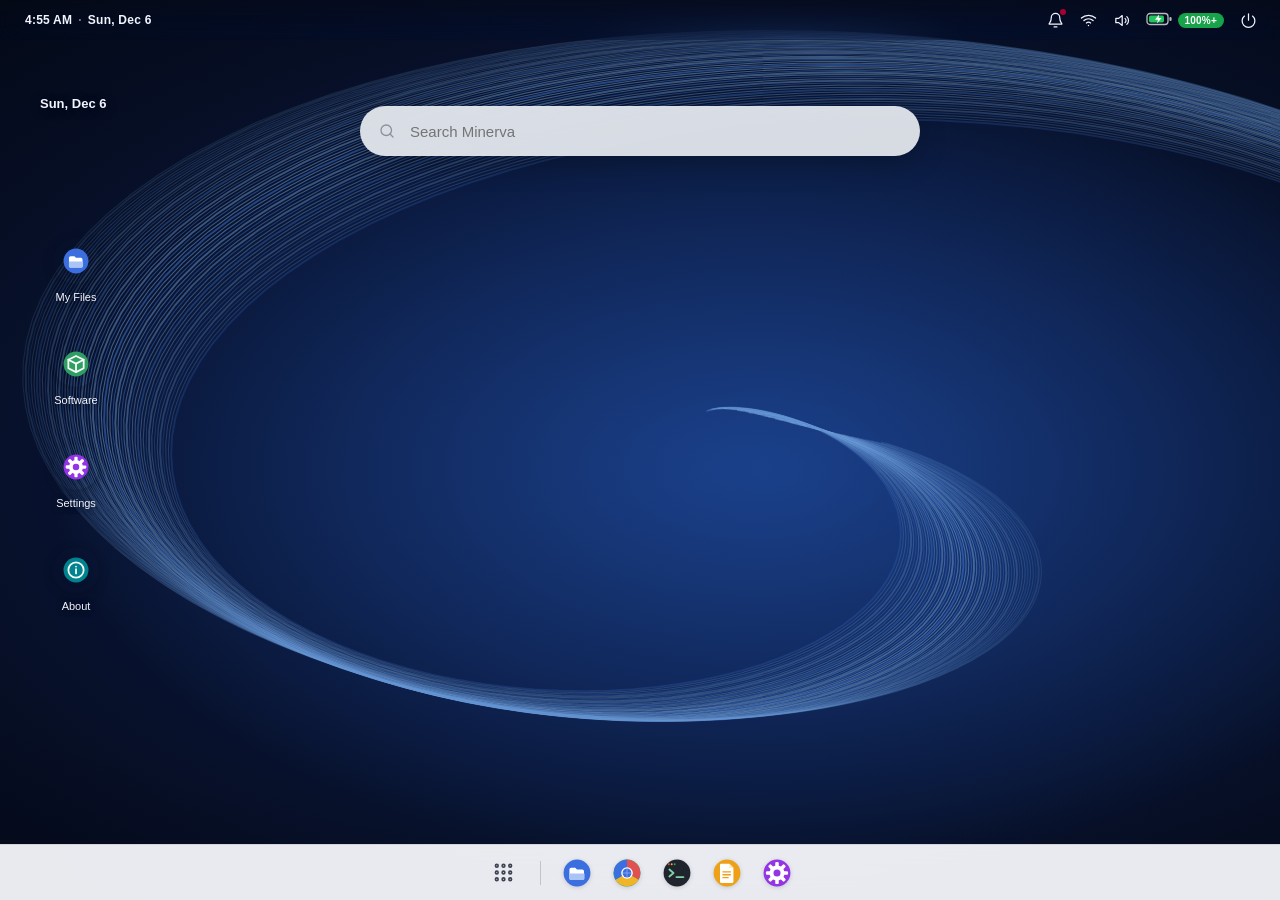
==== commit e15ca319: "0.5.5: the 100-fix pass — bugfixes + one animation language 100 concrete fixes, numbered in docs/FIX" ====
--- a/web/index.html
+++ b/web/index.html
@@ -27,6 +27,16 @@
   </script>
 </head>
 <body class="theme-dark wallpaper-swirl">
+  <script>
+    // Apply the stored theme/wallpaper before first paint — no wrong-theme flash.
+    (function () {
+      try {
+        var st = JSON.parse(localStorage.getItem('minerva.session.v1') || '{}');
+        document.body.className = 'theme-' + (st.theme === 'light' ? 'light' : 'dark') +
+          ' wallpaper-' + (['swirl', 'aurora', 'dusk', 'light', 'mesh'].indexOf(st.wallpaper) !== -1 ? st.wallpaper : 'swirl');
+      } catch (e) {}
+    })();
+  </script>
 
   <!-- boot splash & first-run wizard removed: a real session starts on the desktop -->
 
@@ -37,12 +47,11 @@
     <!-- desktop widgets / icons -->
     <div id="desktop-layer" class="desktop-layer">
       <div class="desktop-widget">
-        <div class="dw-date" id="dw-date">Mon, May 11</div>
+        <div class="dw-date" id="dw-date"></div>
       </div>
       <div class="desktop-search" id="desktop-search">
         <span class="ds-icon" data-icon="search"></span>
         <input id="ds-input" type="text" placeholder="Search Minerva" autocomplete="off" spellcheck="false">
-        <span class="ds-mic" data-icon="mic"></span>
       </div>
       <div class="desktop-icons" id="desktop-icons"></div>
     </div>
@@ -54,14 +63,14 @@
     <header id="statusbar" class="statusbar">
       <div class="sb-left">
         <button class="sb-item" id="sb-clock" title="Calendar">
-          <span id="sb-time">7:14</span><span class="sb-sep">·</span><span id="sb-date">Mon, May 11</span>
+          <span id="sb-time"></span><span class="sb-sep">·</span><span id="sb-date"></span>
         </button>
       </div>
       <div class="sb-right">
         <button class="sb-icon" id="sb-notif" title="Notifications"><span data-icon="bell"></span><i id="notif-dot" class="notif-dot hidden"></i></button>
         <button class="sb-icon" id="sb-wifi" title="Wi-Fi"><span data-icon="wifi"></span></button>
         <button class="sb-icon" id="sb-audio" title="Audio"><span data-icon="volume"></span></button>
-        <button class="sb-icon" id="sb-battery" title="Battery"><span data-battery></span><span id="sb-batt-num">94%</span></button>
+        <button class="sb-icon" id="sb-battery" title="Battery"><span data-battery></span><span id="sb-batt-num"></span></button>
         <button class="sb-icon" id="sb-power" title="Power"><span data-icon="power"></span></button>
       </div>
     </header>
@@ -84,8 +93,8 @@
     <!-- quick settings -->
     <div id="qs" class="panel qs-panel hidden" role="dialog" aria-label="Quick settings">
       <div class="qs-head">
-        <div class="qs-clock" id="qs-clock">7:14</div>
-        <div class="qs-date" id="qs-date">Monday, May 11</div>
+        <div class="qs-clock" id="qs-clock"></div>
+        <div class="qs-date" id="qs-date"></div>
         <button class="icon-btn" id="qs-power" title="Power"><span data-icon="power"></span></button>
       </div>
       <div class="qs-sliders">
@@ -128,11 +137,11 @@
     <div id="context-menu" class="context-menu hidden"></div>
     <div id="power-menu" class="context-menu hidden"></div>
     <div id="calendar-pop" class="panel calendar-pop hidden"></div>
-    <div id="wifi-pop" class="panel pop hidden"></div>
-    <div id="audio-pop" class="panel pop hidden"></div>
-    <div id="battery-pop" class="panel pop hidden"></div>
-    <div id="power-pop" class="panel pop hidden"></div>
-    <div id="settings-win" class="settings-win hidden"></div>
+    <div id="wifi-pop" class="panel pop hidden" role="dialog" aria-label="Wi-Fi"></div>
+    <div id="audio-pop" class="panel pop hidden" role="dialog" aria-label="Audio"></div>
+    <div id="battery-pop" class="panel pop hidden" role="dialog" aria-label="Power and display"></div>
+    <div id="power-pop" class="panel pop hidden" role="dialog" aria-label="Power"></div>
+    <div id="settings-win" class="settings-win hidden" role="dialog" aria-label="Settings"></div>
 
     <!-- misc -->
     <div id="snap-preview" class="snap-preview hidden"></div>
--- a/web/css/minerva.css
+++ b/web/css/minerva.css
@@ -70,39 +70,10 @@
 }
 .primary-btn:hover { filter: brightness(1.12); }
 
-/* ====================================================== boot */
-.boot {
-  position: fixed; inset: 0; z-index: 100; display: grid; place-items: center;
-  background: radial-gradient(circle at 50% 45%, #142045, #05070f 70%);
-  color: #eef2ff;
-}
-.boot-center { text-align: center; width: 340px; }
-.boot-logo { width: 92px; height: 92px; animation: bootspin 5s linear infinite; }
+/* boot splash removed — a real session starts straight on the desktop.
+   bootspin stays: the Music app disc reuses it. */
 @keyframes bootspin { to { transform: rotate(360deg); } }
-.boot-wordmark { font-size: 38px; font-weight: 600; letter-spacing: -.03em; margin-top: 14px; }
-.boot-sub { font-size: 12px; letter-spacing: .22em; text-transform: uppercase; color: #8f9dc4; margin-top: 6px; }
-.boot-progress { height: 3px; border-radius: 3px; background: rgba(255,255,255,.13); margin: 38px 0 12px; overflow: hidden; }
-.boot-progress span { display: block; height: 100%; width: 0; background: linear-gradient(90deg, #e0376b, #7aa2ff); transition: width .25s linear; }
-.boot-status { font-size: 12px; color: #8f9dc4; height: 18px; }
-.boot-footer { position: absolute; bottom: 26px; left: 32px; right: 32px; display: flex; justify-content: space-between; font-size: 11px; color: #6f7b9f; }
-.boot-footer .text-btn { color: #9aa8cf; }
-
-/* ====================================================== setup */
-.setup { position: fixed; inset: 0; z-index: 90; background: rgba(5,7,15,.92); display: grid; place-items: center; }
-.setup-card { width: min(880px, 92vw); height: min(520px, 88vh); display: grid; grid-template-columns: 320px 1fr; border-radius: 24px; overflow: hidden; box-shadow: var(--shadow); background: var(--panel); }
-.setup-side { background: linear-gradient(160deg, #1a2447, #4b1030); color: #fff; padding: 42px 32px; }
-.setup-side img { width: 58px; }
-.setup-side h2 { font-size: 30px; line-height: 1.15; margin: 32px 0 12px; }
-.setup-side p { color: #b9c4e8; font-size: 13px; }
-.setup-body { padding: 40px 38px; display: flex; flex-direction: column; }
-.setup-body h3 { margin: 0 0 6px; font-size: 24px; }
-.setup-options { display: flex; flex-direction: column; gap: 10px; margin-top: 24px; }
-.setup-opt { display: flex; align-items: center; gap: 12px; padding: 13px 16px; border-radius: 14px; background: var(--panel-2); border: 2px solid transparent; text-align: left; }
-.setup-opt:hover { border-color: var(--accent); }
-.setup-opt.selected { border-color: var(--accent); background: var(--accent-soft); }
-.setup-opt .flag { font-size: 20px; }
-.setup-opt small { display: block; color: var(--text-muted); }
-.setup-actions { margin-top: auto; display: flex; justify-content: space-between; align-items: center; }
+
 .shortcut-list { list-style: none; padding: 0; margin: 20px 0; }
 .shortcut-list li { display: flex; gap: 10px; align-items: center; padding: 9px 0; border-bottom: 1px solid var(--panel-border); font-size: 13px; }
 .shortcut-list li span { color: var(--text-muted); margin-left: auto; }
@@ -124,11 +95,9 @@
 body.wallpaper-light .statusbar .sb-icon svg, body.wallpaper-light .statusbar .sb-item svg { stroke: #1b1b26; }
 .wallpaper::after { content: ""; position: absolute; inset: 0; background: linear-gradient(to bottom, rgba(0,0,0,.28), transparent 22%, transparent 78%, rgba(0,0,0,.18)); pointer-events: none; }
 
-.desktop-layer { position: absolute; inset: 40px 0 48px; }
+.desktop-layer { position: absolute; inset: 40px 0 56px; }
 .desktop-widget { position: absolute; left: 44px; top: 34px; color: #f2f4ff; text-shadow: 0 2px 12px rgba(0,0,0,.35); }
 .dw-date { font-size: 26px; font-weight: 600; letter-spacing: -.02em; }
-.dw-weather { font-size: 14px; opacity: .85; margin-top: 2px; }
-.dw-cond { margin-left: 6px; }
 .desktop-search {
   position: absolute; left: 50%; top: 66px; transform: translateX(-50%);
   width: min(560px, 52vw); height: 50px; border-radius: 999px;
@@ -138,7 +107,6 @@
 body.theme-dark .desktop-search { background: rgba(40, 44, 62, .92); }
 .desktop-search input { flex: 1; background: none; border: 0; outline: 0; font-size: 15px; color: inherit; user-select: text; }
 .ds-icon { opacity: .6; }
-.ds-mic, .ds-lens { opacity: .75; cursor: pointer; }
 .desktop-icons { position: absolute; left: 34px; top: 190px; display: flex; flex-direction: column; gap: 22px; }
 .desktop-icon { width: 84px; display: flex; flex-direction: column; align-items: center; gap: 7px; color: #f2f4ff; font-size: 12px; text-shadow: 0 1px 6px rgba(0,0,0,.6); cursor: pointer; border-radius: 12px; padding: 8px 4px; }
 .desktop-icon:hover, .desktop-icon.selected { background: rgba(255,255,255,.18); }
@@ -165,7 +133,6 @@
 .sb-icon { padding: 0 7px; position: relative; }
 .sb-item svg, .sb-icon svg { width: 17px; height: 17px; stroke: #f2f4ff; }
 body.wallpaper-light .sb-item svg, body.wallpaper-light .sb-icon svg { stroke: #1b1b26; }
-.sb-label { font-weight: 600; }
 .sb-sep { opacity: .5; }
 .sb-text { font-size: 11px; font-weight: 600; letter-spacing: .04em; }
 #sb-batt-num { font-size: 11px; }
@@ -184,8 +151,6 @@
 .dock-item.active { background: var(--accent-soft); }
 .dock-item svg { width: 23px; height: 23px; }
 .dock-sep { width: 1px; height: 24px; background: rgba(120,120,150,.28); margin: 0 8px; }
-.dock-tray { position: absolute; right: 16px; display: flex; gap: 12px; align-items: center; color: var(--dock-icon); font-size: 11.5px; }
-.dock-tray button { color: inherit; display: inline-flex; gap: 5px; align-items: center; }
 
 /* Display scale is applied to content surfaces, not the fixed shell chrome. */
 .app, .settings-main, .launcher, .notif-panel, .qs-panel { zoom: var(--ui-scale, 1); }
@@ -256,7 +221,7 @@
 .switch.on { background: var(--accent); }
 .switch.on span { left: 21px; }
 
-.calendar-pop { right: 60px; top: 46px; width: 320px; padding: 18px; }
+.calendar-pop { left: 14px; top: 46px; width: 320px; padding: 18px; }
 .cal-head { display: flex; justify-content: space-between; align-items: center; font-weight: 600; margin-bottom: 12px; }
 .cal-grid { display: grid; grid-template-columns: repeat(7, 1fr); gap: 4px; text-align: center; font-size: 11.5px; }
 .cal-grid span { padding: 6px 0; border-radius: 8px; }
@@ -276,7 +241,7 @@
 .ctx-sep { height: 1px; background: var(--panel-border); margin: 5px 4px; }
 
 /* ====================================================== windows */
-.windows { position: absolute; inset: 40px 0 48px; z-index: 20; pointer-events: none; }
+.windows { position: absolute; inset: 40px 0 56px; z-index: 20; pointer-events: none; }
 .win {
   position: absolute; pointer-events: auto; display: flex; flex-direction: column;
   background: var(--panel); color: var(--text); border: 1px solid var(--panel-border);
@@ -337,7 +302,7 @@
 .sr-item:hover { background: var(--panel-2); }
 .sr-item svg { width: 20px; height: 20px; }
 .sr-item small { margin-left: auto; color: var(--text-faint); }
-.toasts { position: absolute; bottom: 66px; right: 18px; z-index: 70; display: flex; flex-direction: column; gap: 8px; align-items: flex-end; }
+.toasts { position: absolute; bottom: 74px; right: 18px; z-index: 70; display: flex; flex-direction: column; gap: 8px; align-items: flex-end; }
 .toast { background: var(--panel); color: var(--text); border: 1px solid var(--panel-border); border-radius: 12px; box-shadow: var(--shadow); padding: 11px 16px; font-size: 12.5px; animation: toastin .25s ease-out; }
 @keyframes toastin { from { opacity: 0; transform: translateX(20px); } }
 .snap-preview { position: absolute; z-index: 25; border: 2px solid var(--accent); background: var(--accent-soft); border-radius: 12px; pointer-events: none; }
@@ -529,10 +494,7 @@
 #sb-batt-num { font-variant-numeric: tabular-nums; }
 
 /* ---- motion: panels, windows, launcher, dock ---- */
-.panel, .launcher, .overview, .context-menu, .search-results, .setup-card,
-.notif-card, .qs-tile, .win, .toast, .desktop-icon, .launcher-app, .ov-ws {
-  will-change: transform, opacity;
-}
+.win, .launcher, .panel { will-change: transform, opacity; }
 @keyframes mv-drop {
   from { opacity: 0; transform: translateY(-14px) scale(.96); }
   to   { opacity: 1; transform: translateY(0) scale(1); }
@@ -598,8 +560,6 @@
 .wallpaper { transition: background-image var(--dur-slow) var(--ease-emph), filter var(--dur-slow) var(--ease-emph); }
 .ov-ws { transition: transform var(--dur) var(--ease-spring), border-color var(--dur), box-shadow var(--dur); }
 .ov-ws:hover { transform: translateY(-4px) scale(1.03); }
-.boot-progress span { transition: width var(--dur) var(--ease-emph); }
-.setup-step { animation: mv-fade var(--dur) var(--ease-emph) both; }
 
 @media (prefers-reduced-motion: reduce) {
   *, *::before, *::after {
@@ -936,3 +896,59 @@
 }
 body.theme-dark .text-btn { color: #3d4350; }
 .launcher-footer { display: none; }
+
+/* =====================================================================
+   v0.5.5 — 100-fix pass: one motion language on every surface,
+   honest battery pill, layout clearance for the 56px dock.
+   ===================================================================== */
+
+/* battery pill follows the real charge level (green is not always right) */
+#sb-batt-num.batt-low { background: #f59e0b; }
+#sb-batt-num.batt-crit { background: #ef4444; animation: dotpulse 1.6s ease-in-out infinite; }
+
+/* every interactive surface shares the same spring language */
+.desktop-icon { transition: transform var(--dur-fast) var(--ease-spring), background var(--dur-fast); }
+.ctx-item, .file-item, .sr-item, .list-row, .file-side-item, .sw-nav-item,
+.settings-side-item, .tb-btn, .text-btn, .chip-btn, .theme-chip, .danger-btn,
+.win-btn, .notif-card, .stat-card, .ov-win, .ov-ws-add, .sw-pkg button,
+.tile-card button {
+  transition: background var(--dur-fast) linear, color var(--dur-fast) linear,
+              filter var(--dur-fast) linear, transform var(--dur-fast) var(--ease-spring),
+              box-shadow var(--dur-fast), border-color var(--dur-fast);
+}
+.ctx-item:active, .pop-item:active, .qs-tile:active, .launcher-app:active,
+.tb-btn:active, .chip-btn:active, .file-item:active, .sr-item:active { transform: scale(.985); }
+.icon-btn { transition: background var(--dur-fast), transform var(--dur-fast) var(--ease-spring); }
+.icon-btn:active { transform: scale(.92); }
+.calc-key { transition: background var(--dur-fast), transform .1s var(--ease-spring); }
+.calc-key:active { transform: scale(.94); }
+.calc-key.eq:hover { filter: brightness(1.1); }
+.accent-chip, .wp-chip, .wp-card { transition: transform var(--dur-fast) var(--ease-spring), border-color var(--dur-fast); }
+.accent-chip:hover, .wp-chip:hover, .wp-card:hover { transform: translateY(-2px); }
+.tile-card { transition: transform var(--dur-fast) var(--ease-spring), box-shadow var(--dur-fast); }
+.tile-card:hover { transform: translateY(-2px); box-shadow: 0 8px 20px rgba(6, 8, 20, .18); }
+.tile-card button:hover, .sw-pkg button:hover, .danger-btn:hover { filter: brightness(1.08); }
+.ov-win:hover { transform: translateY(-2px); }
+.ov-ws-add:hover { transform: translateY(-3px); border-color: #e0376b; }
+
+/* dock running indicator springs in instead of popping */
+.dock-item.running::after { animation: mv-dash var(--dur) var(--ease-spring) both; }
+@keyframes mv-dash { from { transform: scaleX(0); opacity: 0; } to { transform: scaleX(1); opacity: 1; } }
+
+/* live bars animate instead of jumping between readings */
+.bar span { transition: width var(--dur-slow) var(--ease-emph); }
+.batt-mini i { transition: width var(--dur) var(--ease-emph), background var(--dur); }
+
+/* snap preview + lock screen fade in */
+.snap-preview:not(.hidden) { animation: mv-fade var(--dur-fast) ease-out both; }
+.lock-screen:not(.hidden) { animation: mv-fade var(--dur) var(--ease-emph) both; }
+
+/* settings window opens with the same centred-sheet motion as the launcher */
+.settings-win:not(.hidden) { animation: mv-sheet var(--dur) var(--ease-emph) both; }
+@keyframes mv-sheet {
+  from { opacity: 0; transform: translate(-50%, -48%) scale(.97); }
+  to   { opacity: 1; transform: translate(-50%, -50%) scale(1); }
+}
+
+/* disabled state for the Wi-Fi join button while connecting */
+.primary-btn:disabled { opacity: .55; pointer-events: none; }
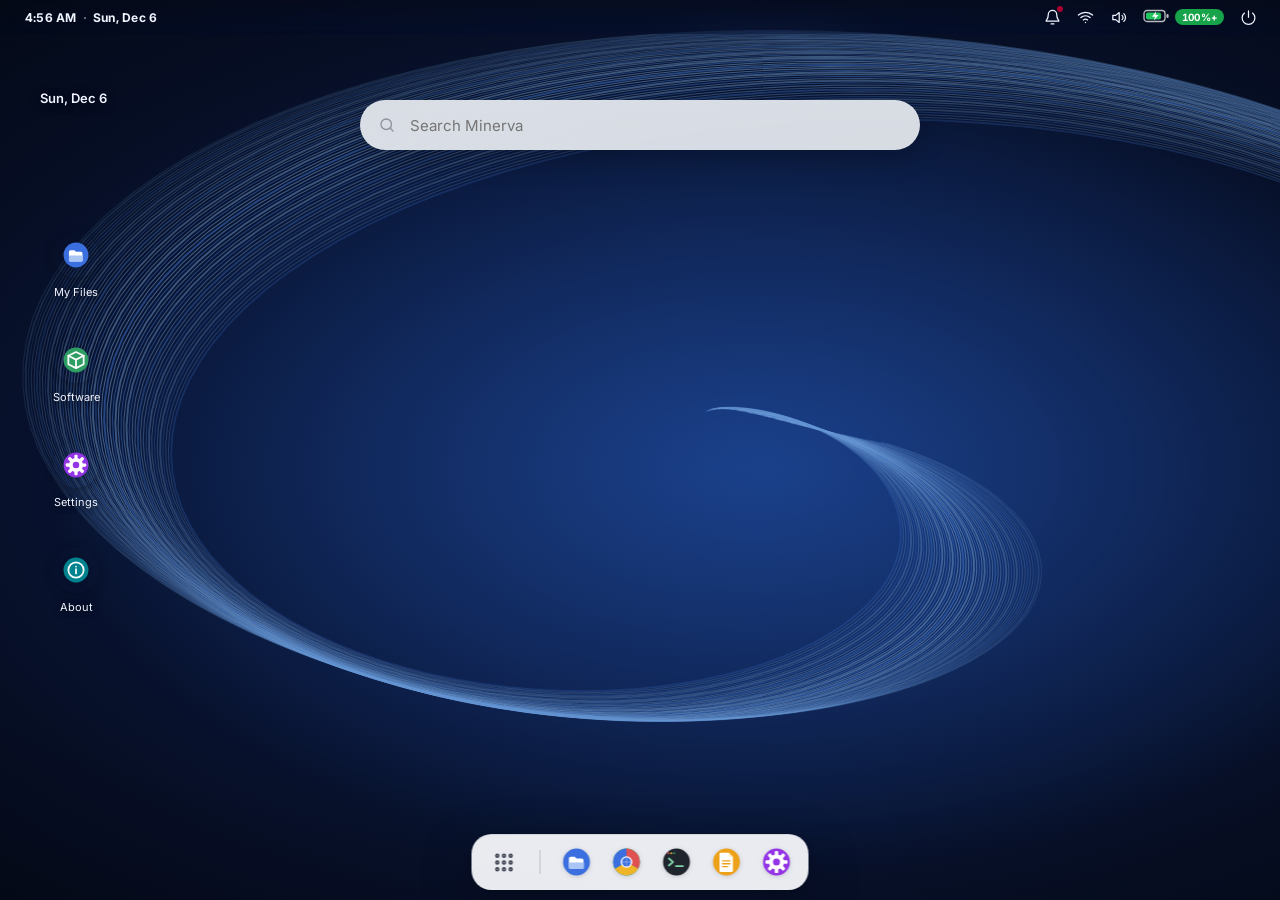
==== commit e54eb67c: "0.9.0: platform-contracts release — systemd user units, portals, desktop identity, MIME defaults Imp" ====
--- a/web/index.html
+++ b/web/index.html
@@ -5,6 +5,7 @@
   <meta name="viewport" content="width=device-width, initial-scale=1">
   <meta name="theme-color" content="#0b1020">
   <title>Minerva</title>
+  <meta name="minerva-version" content="0.9.0">
   <link rel="icon" type="image/svg+xml" href="favicon.svg">
   <link rel="stylesheet" href="css/minerva.css">
   <script>
--- a/web/css/minerva.css
+++ b/web/css/minerva.css
@@ -1,9 +1,19 @@
 /* =========================================================================
    Debian Minerva — shell stylesheet
-   Material-3-ish panels (like the Aluminium OS leaks) with Debian branding.
+   Aluminium-OS-faithful surfaces: pale-lavender Material panels over the
+   dark wallpaper, floating dock pill, spring motion everywhere.
    ========================================================================= */
 
+/* Inter is bundled (web/assets/fonts) — the DE must not depend on whatever
+   fonts happen to be installed on the machine. */
+@font-face { font-family: "Inter"; font-style: normal; font-weight: 400; font-display: swap; src: url("../assets/fonts/inter-latin-400-normal.woff2") format("woff2"); }
+@font-face { font-family: "Inter"; font-style: normal; font-weight: 500; font-display: swap; src: url("../assets/fonts/inter-latin-500-normal.woff2") format("woff2"); }
+@font-face { font-family: "Inter"; font-style: normal; font-weight: 600; font-display: swap; src: url("../assets/fonts/inter-latin-600-normal.woff2") format("woff2"); }
+@font-face { font-family: "Inter"; font-style: normal; font-weight: 700; font-display: swap; src: url("../assets/fonts/inter-latin-700-normal.woff2") format("woff2"); }
+
 :root {
+  --spring: cubic-bezier(.22, 1.28, .36, 1);
+  --spring-soft: cubic-bezier(.3, 1.12, .4, 1);
   --accent: #a80030;
   --accent-soft: rgba(168, 0, 48, .14);
   --panel: #e9e3f6;
@@ -22,18 +32,15 @@
   --mono: "JetBrains Mono", "DejaVu Sans Mono", "Liberation Mono", monospace;
 }
 
+/* Aluminium look: surfaces stay pale lavender in BOTH themes (see leak
+   frames 05/08/09/16 — light QS, drawer, notifications over dark
+   wallpaper); only the bar + dock follow the wallpaper tone. */
 body.theme-dark {
-  --panel: rgba(31, 34, 49, .96);
-  --panel-2: rgba(43, 47, 66, .96);
-  --panel-3: rgba(55, 60, 82, .9);
-  --panel-border: rgba(255, 255, 255, .10);
-  --text: #f0f1fa;
-  --text-muted: #afb4cb;
-  --text-faint: #7f869e;
-  --dock: rgba(21, 24, 36, .94);
+  --dock: rgba(21, 24, 36, .88);
   --dock-icon: #e3e6f5;
-  --accent-soft: rgba(168, 0, 48, .28);
-}
+  --accent-soft: rgba(168, 0, 48, .22);
+}
+body.wallpaper-light { --dock: rgba(250, 249, 255, .9); --dock-icon: #3b3852; }
 
 * { box-sizing: border-box; }
 html, body { width: 100%; height: 100%; margin: 0; overflow: hidden; }
@@ -51,6 +58,20 @@
   background: rgba(120, 120, 160, .18); border: 1px solid var(--panel-border);
 }
 .hidden { display: none !important; }
+.icon-btn:active, .text-btn:active, .ctx-item:active, .qs-tile:active,
+.launcher-app:active, .sb-icon:active, .sb-item:active, .chip-btn:active,
+.calc-key:active, .file-item:active, .settings-side-item:active {
+  transform: scale(.94);
+}
+.icon-btn, .text-btn, .ctx-item, .qs-tile, .launcher-app, .sb-icon, .sb-item,
+.chip-btn, .calc-key, .settings-side-item { transition: background .14s, transform .12s var(--spring-soft), color .14s; }
+*::-webkit-scrollbar { width: 9px; height: 9px; }
+*::-webkit-scrollbar-track { background: transparent; }
+*::-webkit-scrollbar-thumb { background: rgba(125, 125, 165, .38); border-radius: 99px; border: 2px solid transparent; background-clip: padding-box; }
+*::-webkit-scrollbar-thumb:hover { background: rgba(125, 125, 165, .6); background-clip: padding-box; }
+@media (prefers-reduced-motion: reduce) {
+  *, *::before, *::after { animation-duration: .01ms !important; animation-iteration-count: 1 !important; transition-duration: .01ms !important; }
+}
 .muted { color: var(--text-muted); }
 [data-icon] { display: inline-flex; align-items: center; justify-content: center; }
 [data-icon] svg { display: block; }
@@ -95,7 +116,7 @@
 body.wallpaper-light .statusbar .sb-icon svg, body.wallpaper-light .statusbar .sb-item svg { stroke: #1b1b26; }
 .wallpaper::after { content: ""; position: absolute; inset: 0; background: linear-gradient(to bottom, rgba(0,0,0,.28), transparent 22%, transparent 78%, rgba(0,0,0,.18)); pointer-events: none; }
 
-.desktop-layer { position: absolute; inset: 40px 0 56px; }
+.desktop-layer { position: absolute; inset: 34px 0 0; }
 .desktop-widget { position: absolute; left: 44px; top: 34px; color: #f2f4ff; text-shadow: 0 2px 12px rgba(0,0,0,.35); }
 .dw-date { font-size: 26px; font-weight: 600; letter-spacing: -.02em; }
 .desktop-search {
@@ -104,7 +125,6 @@
   background: rgba(246, 243, 255, .92); display: flex; align-items: center; gap: 12px;
   padding: 0 18px; box-shadow: 0 8px 28px rgba(0,0,0,.22); color: #4a4760;
 }
-body.theme-dark .desktop-search { background: rgba(40, 44, 62, .92); }
 .desktop-search input { flex: 1; background: none; border: 0; outline: 0; font-size: 15px; color: inherit; user-select: text; }
 .ds-icon { opacity: .6; }
 .desktop-icons { position: absolute; left: 34px; top: 190px; display: flex; flex-direction: column; gap: 22px; }
@@ -115,7 +135,7 @@
 
 /* ====================================================== status bar */
 .statusbar {
-  position: absolute; top: 0; left: 0; right: 0; height: 40px; z-index: 30;
+  position: absolute; top: 0; left: 0; right: 0; height: 34px; z-index: 30;
   display: flex; align-items: center; justify-content: space-between;
   padding: 0 16px; color: var(--sb-text); font-size: 12.5px;
   background: linear-gradient(rgba(8, 10, 18, .38), rgba(8, 10, 18, 0));
@@ -140,14 +160,15 @@
 
 /* ====================================================== dock */
 .dock {
-  position: absolute; left: 0; right: 0; bottom: 0; height: 48px; z-index: 30;
-  background: var(--dock); backdrop-filter: blur(18px);
-  display: flex; align-items: center; justify-content: center; gap: 4px;
-  border-top: 1px solid rgba(120,120,150,.14);
-}
-.dock-item { width: 40px; height: 40px; border-radius: 11px; display: grid; place-items: center; color: var(--dock-icon); position: relative; transition: transform .15s, background .15s; }
-.dock-item:hover { background: rgba(120,120,160,.18); transform: translateY(-2px); }
-.dock-item.running::after { content: ""; position: absolute; bottom: 1px; width: 14px; height: 3px; border-radius: 3px; background: var(--accent); }
+  position: absolute; left: 50%; transform: translateX(-50%); bottom: 10px;
+  height: 58px; z-index: 30; padding: 5px 9px; border-radius: 20px;
+  background: var(--dock); backdrop-filter: blur(20px) saturate(1.4);
+  border: 1px solid rgba(255, 255, 255, .09); box-shadow: var(--shadow);
+  display: flex; align-items: center; justify-content: center; gap: 5px;
+}
+.dock-item { width: 46px; height: 46px; border-radius: 14px; display: grid; place-items: center; color: var(--dock-icon); position: relative; transform-origin: 50% 100%; transition: background .15s; will-change: transform; }
+.dock-item:hover { background: rgba(120,120,160,.2); }
+.dock-item.running::after { content: ""; position: absolute; bottom: 3px; left: 50%; margin-left: -3px; width: 6px; height: 6px; border-radius: 50%; background: var(--accent); }
 .dock-item.active { background: var(--accent-soft); }
 .dock-item svg { width: 23px; height: 23px; }
 .dock-sep { width: 1px; height: 24px; background: rgba(120,120,150,.28); margin: 0 8px; }
@@ -160,16 +181,19 @@
   position: absolute; z-index: 45; left: 50%; top: 50%; transform: translate(-50%, -50%);
   width: min(640px, 92vw); max-height: min(680px, 82vh);
   background: var(--panel); color: var(--text); border: 1px solid var(--panel-border);
-  border-radius: 26px; box-shadow: var(--shadow); display: flex; flex-direction: column; overflow: hidden;
-  animation: pop .18s ease-out;
-}
-@keyframes pop { from { opacity: 0; transform: translate(-50%, -48%) scale(.97); } }
+  border-radius: 28px; box-shadow: var(--shadow); display: flex; flex-direction: column; overflow: hidden;
+  animation: drawer-in .34s var(--spring);
+}
+@keyframes drawer-in { from { opacity: 0; transform: translate(-50%, -46%) scale(.94); } }
+.launcher.closing { animation: drawer-out .16s ease-in forwards; }
+@keyframes drawer-out { to { opacity: 0; transform: translate(-50%, -48%) scale(.96); } }
 .launcher-search { margin: 18px 18px 6px; height: 46px; border-radius: 999px; background: var(--panel-2); display: flex; align-items: center; gap: 12px; padding: 0 18px; color: var(--text-muted); }
 .launcher-search input { flex: 1; border: 0; outline: 0; background: none; font-size: 15px; user-select: text; }
 .launcher-search kbd { font-size: 10px; }
 .launcher-section-title { padding: 14px 26px 6px; font-size: 12px; font-weight: 600; color: var(--text-muted); text-transform: uppercase; letter-spacing: .1em; }
-.launcher-grid { display: grid; grid-template-columns: repeat(6, 1fr); gap: 8px; padding: 8px 20px 18px; overflow-y: auto; }
-.launcher-app { display: flex; flex-direction: column; align-items: center; gap: 9px; padding: 14px 6px; border-radius: 16px; font-size: 11.5px; text-align: center; }
+.launcher-grid { display: grid; grid-template-columns: repeat(5, 1fr); gap: 8px; padding: 8px 22px 20px; overflow-y: auto; }
+.launcher-app { display: flex; flex-direction: column; align-items: center; gap: 9px; padding: 14px 6px; border-radius: 16px; font-size: 11.5px; text-align: center; animation: icon-in .32s var(--spring) backwards; animation-delay: calc(var(--i, 0) * 14ms); }
+@keyframes icon-in { from { opacity: 0; transform: translateY(10px) scale(.9); } }
 .launcher-app:hover { background: var(--panel-2); }
 .launcher-app .la-glyph { width: 48px; height: 48px; border-radius: 16px; display: grid; place-items: center; background: var(--panel-2); }
 .launcher-app .la-glyph svg { width: 28px; height: 28px; }
@@ -179,14 +203,16 @@
 /* ====================================================== panels */
 .panel {
   position: absolute; z-index: 46; background: var(--panel); color: var(--text);
-  border: 1px solid var(--panel-border); border-radius: 22px; box-shadow: var(--shadow);
-  animation: pop2 .16s ease-out;
-}
-@keyframes pop2 { from { opacity: 0; transform: translateY(-8px) scale(.98); } }
+  border: 1px solid var(--panel-border); border-radius: 24px; box-shadow: var(--shadow);
+  animation: panel-in .3s var(--spring);
+}
+@keyframes panel-in { from { opacity: 0; transform: translateY(-12px) scale(.96); } }
+.panel.closing, .context-menu.closing { animation: panel-out .15s ease-in forwards; }
+@keyframes panel-out { to { opacity: 0; transform: translateY(-8px) scale(.97); } }
 .qs-panel { right: 14px; top: 46px; width: 360px; padding: 18px; }
-.qs-head { display: flex; align-items: flex-start; gap: 10px; padding: 2px 4px 14px; }
-.qs-clock { font-size: 30px; font-weight: 600; line-height: 1; }
-.qs-date { font-size: 12px; color: var(--text-muted); margin-top: 3px; }
+.qs-head { display: flex; align-items: center; gap: 9px; padding: 0 2px 12px; }
+.qs-clock { font-size: 16px; font-weight: 600; line-height: 1; }
+.qs-date { font-size: 11px; color: var(--text-muted); }
 .qs-head .icon-btn { margin-left: auto; }
 .qs-sliders { display: flex; flex-direction: column; gap: 10px; margin-bottom: 16px; }
 .qs-slider-row { display: flex; align-items: center; gap: 12px; }
@@ -241,7 +267,7 @@
 .ctx-sep { height: 1px; background: var(--panel-border); margin: 5px 4px; }
 
 /* ====================================================== windows */
-.windows { position: absolute; inset: 40px 0 56px; z-index: 20; pointer-events: none; }
+.windows { position: absolute; inset: 34px 0 0; z-index: 20; pointer-events: none; }
 .win {
   position: absolute; pointer-events: auto; display: flex; flex-direction: column;
   background: var(--panel); color: var(--text); border: 1px solid var(--panel-border);
@@ -303,8 +329,8 @@
 .sr-item svg { width: 20px; height: 20px; }
 .sr-item small { margin-left: auto; color: var(--text-faint); }
 .toasts { position: absolute; bottom: 74px; right: 18px; z-index: 70; display: flex; flex-direction: column; gap: 8px; align-items: flex-end; }
-.toast { background: var(--panel); color: var(--text); border: 1px solid var(--panel-border); border-radius: 12px; box-shadow: var(--shadow); padding: 11px 16px; font-size: 12.5px; animation: toastin .25s ease-out; }
-@keyframes toastin { from { opacity: 0; transform: translateX(20px); } }
+.toast { background: var(--panel); color: var(--text); border: 1px solid var(--panel-border); border-radius: 14px; box-shadow: var(--shadow); padding: 11px 16px; font-size: 12.5px; animation: toastin .32s var(--spring); }
+@keyframes toastin { from { opacity: 0; transform: translateX(28px) scale(.94); } }
 .snap-preview { position: absolute; z-index: 25; border: 2px solid var(--accent); background: var(--accent-soft); border-radius: 12px; pointer-events: none; }
 .lock-screen { position: absolute; inset: 0; z-index: 80; background: rgba(5,7,15,.96); color: #eef2ff; display: flex; flex-direction: column; align-items: center; justify-content: center; gap: 14px; }
 .lock-screen .lock-clock { font-size: 74px; font-weight: 300; letter-spacing: -.04em; }
